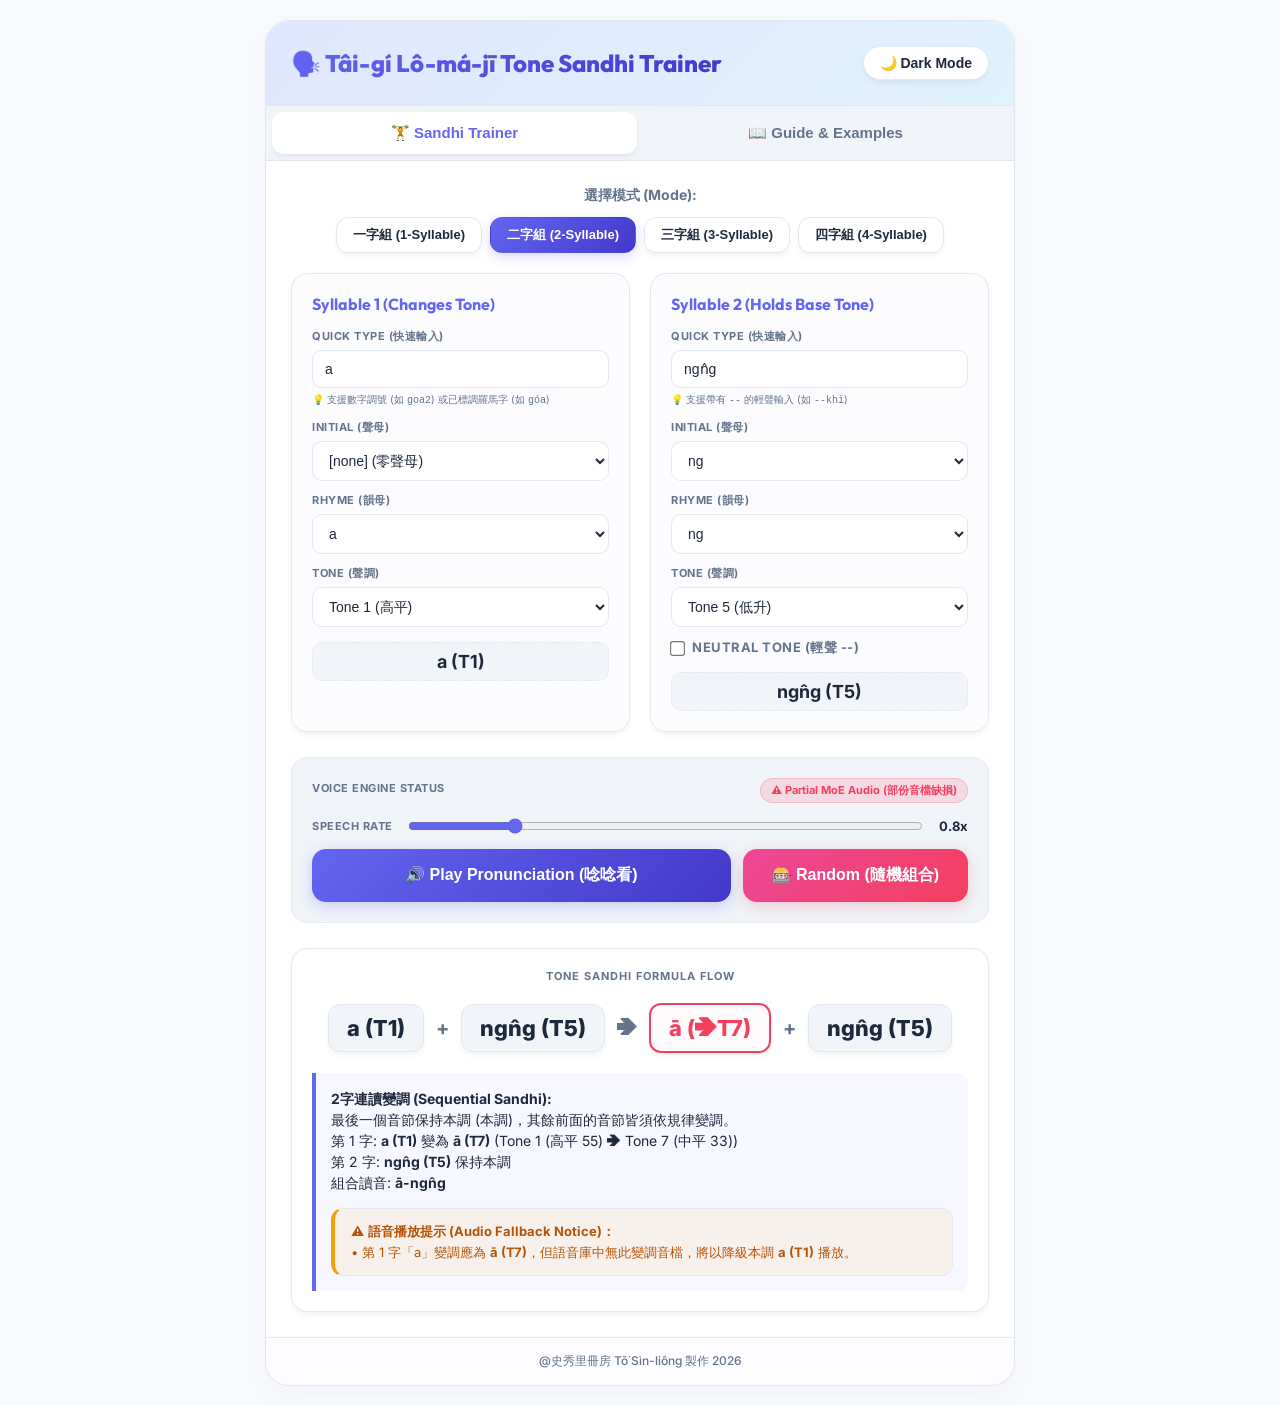
==== index.html @ 17d25635 "Rename main app file to index.html for GitHub Pages support and update build script" ====
<!DOCTYPE html>
<html lang="zh-TW">
<head>
    <meta charset="UTF-8">
    <meta name="viewport" content="width=device-width, initial-scale=1.0">
    <title>Taiwanese Lô-má-jī Tone Sandhi Trainer</title>
    <!-- Fonts -->
    <link href="https://fonts.googleapis.com/css2?family=Inter:wght@300;400;500;600;700&family=Outfit:wght@400;500;600;700;800&display=swap" rel="stylesheet">
    <style>
        :root {
            --bg-color: #f8fafc;
            --card-bg: #ffffff;
            --text-color: #1e293b;
            --text-secondary: #64748b;
            --primary-color: #6366f1;
            --primary-hover: #4f46e5;
            --accent-color: #f43f5e;
            --success-color: #10b981;
            --border-color: #e2e8f0;
            --step-bg: #f1f5f9;
            --warning-color: #f59e0b;
            --warning-bg: rgba(245, 158, 11, 0.08);
            --warning-border: #f59e0b;
            --warning-text: #b45309;
            --shadow: 0 10px 30px rgba(99, 102, 241, 0.05);
            --card-shadow: 0 4px 6px -1px rgba(0, 0, 0, 0.05), 0 2px 4px -1px rgba(0, 0, 0, 0.02);
            --gradient: linear-gradient(135deg, #6366f1 0%, #4338ca 100%);
            --header-gradient: linear-gradient(135deg, #e0e7ff 0%, #e0f2fe 100%);
        }

        [data-theme="dark"] {
            --bg-color: #0f172a;
            --card-bg: #1e293b;
            --text-color: #f8fafc;
            --text-secondary: #94a3b8;
            --primary-color: #818cf8;
            --primary-hover: #6366f1;
            --accent-color: #fb7185;
            --success-color: #34d399;
            --border-color: #334155;
            --step-bg: #1e293b;
            --warning-color: #fbbf24;
            --warning-bg: rgba(251, 191, 36, 0.08);
            --warning-border: #fbbf24;
            --warning-text: #fbbf24;
            --shadow: 0 10px 30px rgba(0, 0, 0, 0.2);
            --card-shadow: 0 4px 6px -1px rgba(0, 0, 0, 0.2);
            --gradient: linear-gradient(135deg, #818cf8 0%, #6366f1 100%);
            --header-gradient: linear-gradient(135deg, #1e1b4b 0%, #0f172a 100%);
        }

        * {
            box-sizing: border-box;
            margin: 0;
            padding: 0;
            transition: background-color 0.25s, color 0.25s, border-color 0.25s, box-shadow 0.25s;
        }

        body {
            font-family: 'Inter', -apple-system, BlinkMacSystemFont, "Segoe UI", Roboto, sans-serif;
            background-color: var(--bg-color);
            color: var(--text-color);
            padding: 20px;
            min-height: 100vh;
            display: flex;
            justify-content: center;
            align-items: center;
        }

        .container {
            width: 100%;
            max-width: 750px;
            background: var(--card-bg);
            border-radius: 24px;
            box-shadow: var(--shadow);
            border: 1px solid var(--border-color);
            overflow: hidden;
        }

        header {
            background: var(--header-gradient);
            padding: 25px;
            display: flex;
            justify-content: space-between;
            align-items: center;
            border-bottom: 1px solid var(--border-color);
        }

        header h1 {
            font-family: 'Outfit', sans-serif;
            font-size: 24px;
            font-weight: 800;
            color: var(--text-color);
            background: var(--gradient);
            -webkit-background-clip: text;
            -webkit-text-fill-color: transparent;
            display: flex;
            align-items: center;
            gap: 10px;
        }

        .theme-btn {
            background: var(--card-bg);
            border: 1px solid var(--border-color);
            padding: 8px 16px;
            border-radius: 50px;
            cursor: pointer;
            font-size: 14px;
            font-weight: 600;
            color: var(--text-color);
            display: flex;
            align-items: center;
            gap: 6px;
            box-shadow: var(--card-shadow);
        }

        .theme-btn:hover {
            transform: translateY(-1px);
        }

        /* Tab Styles */
        .tab-bar {
            display: flex;
            background: var(--step-bg);
            border-bottom: 1px solid var(--border-color);
            padding: 6px;
            gap: 6px;
        }

        .tab-btn {
            flex: 1;
            background: transparent;
            border: none;
            padding: 12px;
            font-size: 15px;
            font-weight: 700;
            cursor: pointer;
            color: var(--text-secondary);
            border-radius: 12px;
            display: flex;
            align-items: center;
            justify-content: center;
            gap: 8px;
        }

        .tab-btn:hover {
            color: var(--text-color);
        }

        .tab-btn.active {
            background: var(--card-bg);
            color: var(--primary-color);
            box-shadow: var(--card-shadow);
        }

        .tab-content {
            display: none;
        }

        .tab-content.active {
            display: block;
        }

        .app-body {
            padding: 25px;
        }

        .grid-layout {
            display: grid;
            grid-template-columns: 1fr;
            gap: 20px;
            margin-bottom: 25px;
        }

        @media (min-width: 600px) {
            .grid-layout {
                grid-template-columns: 1fr 1fr;
            }
        }

        .card-selector {
            border: 1px solid var(--border-color);
            padding: 20px;
            border-radius: 16px;
            background: rgba(99, 102, 241, 0.02);
            box-shadow: var(--card-shadow);
            position: relative;
        }

        .card-selector h3 {
            font-family: 'Outfit', sans-serif;
            font-size: 16px;
            font-weight: 700;
            margin-bottom: 15px;
            color: var(--primary-color);
            display: flex;
            align-items: center;
            gap: 6px;
        }

        .control-group {
            margin-bottom: 12px;
        }

        .control-group:last-child {
            margin-bottom: 0;
        }

        label {
            display: block;
            font-size: 11px;
            font-weight: 700;
            text-transform: uppercase;
            letter-spacing: 0.5px;
            margin-bottom: 6px;
            color: var(--text-secondary);
        }

        select {
            width: 100%;
            padding: 10px 12px;
            font-size: 14px;
            font-weight: 500;
            border-radius: 10px;
            border: 1px solid var(--border-color);
            background: var(--card-bg);
            color: var(--text-color);
            outline: none;
            cursor: pointer;
        }

        select:focus {
            border-color: var(--primary-color);
            box-shadow: 0 0 0 3px rgba(99, 102, 241, 0.15);
        }

        input[type="text"] {
            width: 100%;
            padding: 10px 12px;
            font-size: 14px;
            font-weight: 500;
            border-radius: 10px;
            border: 1px solid var(--border-color);
            background: var(--card-bg);
            color: var(--text-color);
            outline: none;
        }

        input[type="text"]:focus {
            border-color: var(--primary-color);
            box-shadow: 0 0 0 3px rgba(99, 102, 241, 0.15);
        }

        .input-caption {
            font-size: 10px;
            line-height: 1.4;
            color: var(--text-secondary);
            margin-top: 4px;
            display: block;
        }

        .preview-pill {
            margin-top: 15px;
            padding: 8px 12px;
            background: var(--step-bg);
            border-radius: 10px;
            font-size: 18px;
            font-weight: 700;
            text-align: center;
            border: 1px dashed var(--border-color);
            color: var(--text-color);
        }

        .fallback-warning-box {
            margin-top: 15px;
            padding: 12px 16px;
            border-radius: 12px;
            background-color: var(--warning-bg);
            border-left: 4px solid var(--warning-color);
            border-right: 1px solid var(--border-color);
            border-top: 1px solid var(--border-color);
            border-bottom: 1px solid var(--border-color);
            font-size: 13px;
            line-height: 1.6;
            color: var(--warning-text);
        }

        .tts-controls {
            display: flex;
            flex-direction: column;
            gap: 15px;
            padding: 20px;
            border-radius: 16px;
            background: var(--step-bg);
            margin-bottom: 25px;
            border: 1px solid var(--border-color);
        }

        .speed-slider-container {
            display: flex;
            align-items: center;
            justify-content: space-between;
            gap: 15px;
        }

        .speed-slider-container label {
            margin-bottom: 0;
            flex-shrink: 0;
        }

        .speed-slider-row {
            display: flex;
            align-items: center;
            gap: 10px;
            flex-grow: 1;
        }

        input[type="range"] {
            flex-grow: 1;
            accent-color: var(--primary-color);
            cursor: pointer;
        }

        .speed-value {
            font-size: 13px;
            font-weight: 700;
            min-width: 35px;
            text-align: right;
        }

        .btn-action {
            background: var(--gradient);
            color: white;
            border: none;
            width: 100%;
            padding: 16px;
            font-size: 16px;
            font-weight: 700;
            border-radius: 14px;
            cursor: pointer;
            box-shadow: 0 4px 15px rgba(99, 102, 241, 0.3);
            display: flex;
            align-items: center;
            justify-content: center;
            gap: 8px;
        }

        .btn-action:hover {
            transform: translateY(-1px);
            box-shadow: 0 6px 20px rgba(99, 102, 241, 0.4);
        }

        .btn-action:active {
            transform: scale(0.99);
        }

        .output-panel {
            background: var(--card-bg);
            border: 1px solid var(--border-color);
            border-radius: 16px;
            padding: 20px;
            box-shadow: var(--card-shadow);
        }

        .panel-title {
            font-size: 11px;
            font-weight: 700;
            text-transform: uppercase;
            letter-spacing: 1px;
            color: var(--text-secondary);
            margin-bottom: 15px;
            text-align: center;
        }

        .flow-display {
            display: flex;
            align-items: center;
            justify-content: center;
            flex-wrap: wrap;
            gap: 12px;
            margin: 20px 0;
        }

        .syllable-pill {
            padding: 10px 18px;
            background: var(--step-bg);
            border-radius: 12px;
            font-size: 22px;
            font-weight: 800;
            box-shadow: var(--card-shadow);
            border: 1px solid var(--border-color);
        }

        .syllable-pill.changed {
            border: 2px solid var(--accent-color);
            color: var(--accent-color);
            background: rgba(244, 63, 94, 0.02);
            animation: pulse-accent 2s infinite;
        }

        .arrow-indicator {
            font-size: 20px;
            font-weight: bold;
            color: var(--text-secondary);
        }

        .desc-text {
            background: rgba(99, 102, 241, 0.05);
            border-left: 4px solid var(--primary-color);
            padding: 15px;
            border-radius: 0 10px 10px 0;
            font-size: 14px;
            line-height: 1.5;
            color: var(--text-color);
            margin-top: 15px;
        }

        .badge {
            display: inline-block;
            padding: 4px 10px;
            font-size: 11px;
            font-weight: 700;
            border-radius: 50px;
            background: var(--border-color);
            color: var(--text-color);
        }

        .badge.engine {
            background: rgba(16, 185, 129, 0.15);
            color: var(--success-color);
            border: 1px solid rgba(16, 185, 129, 0.2);
            transition: all 0.2s ease;
        }
        
        .badge.engine.fallback {
            background: rgba(244, 63, 94, 0.15);
            color: var(--accent-color);
            border: 1px solid rgba(244, 63, 94, 0.2);
        }

        /* Help & Guide Tab Styles */
        .guide-container {
            display: flex;
            flex-direction: column;
            gap: 25px;
            padding: 5px 0;
        }

        .guide-section {
            display: flex;
            flex-direction: column;
            gap: 12px;
        }

        .guide-section h2 {
            font-family: 'Outfit', sans-serif;
            font-size: 18px;
            font-weight: 700;
            color: var(--primary-color);
            border-bottom: 2px solid var(--border-color);
            padding-bottom: 8px;
            margin-top: 10px;
        }

        .guide-grid {
            display: grid;
            grid-template-columns: 1fr;
            gap: 15px;
        }

        @media (min-width: 600px) {
            .guide-grid {
                grid-template-columns: 1fr 1fr;
            }
        }

        .guide-card {
            border: 1px solid var(--border-color);
            background: rgba(99, 102, 241, 0.01);
            border-radius: 14px;
            padding: 16px;
            font-size: 14px;
            line-height: 1.5;
        }

        .guide-card h4 {
            font-family: 'Outfit', sans-serif;
            font-size: 15px;
            font-weight: 700;
            margin-bottom: 8px;
            color: var(--text-color);
        }

        /* Sandhi Loop Visualizer */
        .sandhi-loop-visualizer {
            display: flex;
            flex-direction: column;
            align-items: center;
            gap: 15px;
            padding: 20px;
            background: rgba(99, 102, 241, 0.03);
            border: 1px solid var(--border-color);
            border-radius: 16px;
        }

        .loop-diagram {
            display: flex;
            flex-wrap: wrap;
            justify-content: center;
            gap: 12px;
            margin: 8px 0;
            width: 100%;
        }

        .loop-node {
            display: flex;
            align-items: center;
            gap: 8px;
            padding: 6px 12px;
            background: var(--card-bg);
            border: 1px solid var(--border-color);
            border-radius: 10px;
            font-weight: 700;
            font-size: 13px;
            box-shadow: var(--card-shadow);
        }

        .loop-node span.tone-num {
            background: var(--primary-color);
            color: white;
            padding: 1px 5px;
            border-radius: 4px;
            font-size: 10px;
            font-weight: 800;
        }

        .loop-arrow {
            font-weight: bold;
            color: var(--text-secondary);
            font-size: 16px;
            display: flex;
            align-items: center;
        }

        /* Pitch Contours Grid */
        .pitch-grid {
            display: grid;
            grid-template-columns: repeat(auto-fill, minmax(130px, 1fr));
            gap: 12px;
            margin-top: 10px;
        }

        .pitch-card {
            background: var(--card-bg);
            border: 1px solid var(--border-color);
            border-radius: 14px;
            padding: 12px;
            display: flex;
            flex-direction: column;
            align-items: center;
            text-align: center;
            box-shadow: var(--card-shadow);
        }

        .pitch-card h5 {
            font-family: 'Outfit', sans-serif;
            font-size: 13px;
            font-weight: 700;
            margin-bottom: 2px;
            color: var(--text-color);
        }

        .pitch-card span.pitch-val {
            font-size: 11px;
            color: var(--accent-color);
            font-weight: 600;
            margin-bottom: 8px;
        }

        /* Examples list */
        .example-list {
            display: flex;
            flex-direction: column;
            gap: 10px;
        }

        .example-row {
            display: flex;
            justify-content: space-between;
            align-items: center;
            padding: 12px 16px;
            background: var(--step-bg);
            border-radius: 12px;
            border: 1px solid var(--border-color);
            cursor: pointer;
            transition: all 0.2s;
        }

        .example-row:hover {
            transform: translateX(4px);
            border-color: var(--primary-color);
            background: rgba(99, 102, 241, 0.03);
        }

        .example-words {
            font-weight: 700;
            font-size: 15px;
        }

        .example-pinyin {
            font-size: 13px;
            color: var(--text-secondary);
            font-family: monospace;
            margin-left: 8px;
        }

        .example-sandhi {
            font-size: 13px;
            color: var(--accent-color);
            font-weight: 600;
        }

        @keyframes pulse-accent {
            0% { box-shadow: 0 0 0 0 rgba(244, 63, 94, 0.4); }
            70% { box-shadow: 0 0 0 6px rgba(244, 63, 94, 0); }
            100% { box-shadow: 0 0 0 0 rgba(244, 63, 94, 0); }
        }

        /* Mode Selectors styling */
        .mode-btn {
            background: var(--card-bg);
            border: 1px solid var(--border-color);
            padding: 8px 16px;
            border-radius: 12px;
            cursor: pointer;
            font-size: 13px;
            font-weight: 700;
            color: var(--text-color);
            box-shadow: var(--card-shadow);
            transition: all 0.2s ease;
            outline: none;
        }

        .mode-btn:hover {
            border-color: var(--primary-color);
            color: var(--primary-color);
        }

        .mode-btn.active {
            background: var(--gradient);
            color: white;
            border-color: transparent;
            box-shadow: 0 4px 12px rgba(99, 102, 241, 0.25);
        }

        /* Responsive columns for the dynamic grid */
        @media (min-width: 768px) {
            .grid-layout.cols-2 {
                grid-template-columns: repeat(2, 1fr);
            }
            .grid-layout.cols-3 {
                grid-template-columns: repeat(3, 1fr);
            }
            .grid-layout.cols-4 {
                grid-template-columns: repeat(4, 1fr);
            }
        }
        @media (min-width: 480px) and (max-width: 767px) {
            .grid-layout.cols-3 {
                grid-template-columns: repeat(2, 1fr);
            }
            .grid-layout.cols-4 {
                grid-template-columns: repeat(2, 1fr);
            }
        }
    </style>
</head>
<body>

    <div class="container">
        <header>
            <h1>🗣️ Tâi-gí Lô-má-jī Tone Sandhi Trainer</h1>
            <button class="theme-btn" onclick="toggleTheme()" id="theme-toggle">🌙 Dark Mode</button>
        </header>

        <!-- Tab Bar -->
        <div class="tab-bar">
            <button class="tab-btn active" onclick="switchTab('trainer')">🏋️ Sandhi Trainer</button>
            <button class="tab-btn" onclick="switchTab('guide')">📖 Guide & Examples</button>
        </div>

        <div class="app-body">
            <!-- TAB 1: TRAINER -->
            <div id="tab-trainer" class="tab-content active">
                <!-- Mode Selector -->
                <div class="mode-selector-container" style="margin-bottom: 20px; display: flex; align-items: center; gap: 12px; justify-content: center; flex-wrap: wrap;">
                    <span style="font-weight: 700; font-size: 14px; color: var(--text-secondary);">選擇模式 (Mode):</span>
                    <div class="mode-buttons" style="display: flex; gap: 8px;">
                        <button class="mode-btn" onclick="setWordCount(1)" id="mode-btn-1">一字組 (1-Syllable)</button>
                        <button class="mode-btn active" onclick="setWordCount(2)" id="mode-btn-2">二字組 (2-Syllable)</button>
                        <button class="mode-btn" onclick="setWordCount(3)" id="mode-btn-3">三字組 (3-Syllable)</button>
                        <button class="mode-btn" onclick="setWordCount(4)" id="mode-btn-4">四字組 (4-Syllable)</button>
                    </div>
                </div>

                <!-- 4-Syllable Structure Selector -->
                <div id="structure-selector-container" style="margin-bottom: 20px; display: none; align-items: center; gap: 12px; justify-content: center; flex-wrap: wrap;">
                    <span style="font-weight: 700; font-size: 14px; color: var(--text-secondary);">四字結構 (Structure):</span>
                    <div class="structure-buttons" style="display: flex; gap: 8px;">
                        <button class="mode-btn active" onclick="setFourSyllableStructure('sequential')" id="struct-btn-seq">連續變調 (1-2-3➔4)</button>
                        <button class="mode-btn" onclick="setFourSyllableStructure('split')" id="struct-btn-split">兩兩變調 (1➔2 + 3➔4)</button>
                    </div>
                </div>

                <div class="grid-layout cols-2">
                    <!-- Word 1 (Syllable 1 Builder) -->
                    <div class="card-selector" id="card-1">
                        <h3 id="card-title-1">Syllable 1 (Changes Tone)</h3>
                        
                        <!-- Quick Input Textbox -->
                        <div class="control-group">
                            <label for="text1">Quick Type (快速輸入)</label>
                            <input type="text" id="text1" placeholder="e.g. góa, goa2" oninput="onTextInput(1)">
                            <span class="input-caption">💡 支援數字調號 (如 <code>goa2</code>) 或已標調羅馬字 (如 <code>góa</code>)</span>
                        </div>
                        
                        <div class="control-group">
                            <label for="init1">Initial (聲母)</label>
                            <select id="init1" onchange="onSyllableChange(1)">
                                <option value="">[none] (零聲母)</option>
                                <option value="b">b (voiced b)</option>
                                <option value="g">g (voiced g)</option>
                                <option value="h">h</option>
                                <option value="j">j (voiced j)</option>
                                <option value="k">k</option>
                                <option value="kh">kh</option>
                                <option value="l">l</option>
                                <option value="m">m</option>
                                <option value="n">n</option>
                                <option value="ng">ng</option>
                                <option value="p">p</option>
                                <option value="ph">ph</option>
                                <option value="s">s</option>
                                <option value="t">t</option>
                                <option value="th">th</option>
                                <option value="ts">ts / ch</option>
                                <option value="tsh">tsh / chh</option>
                            </select>
                        </div>

                        <div class="control-group">
                            <label for="rhyme1">Rhyme (韻母)</label>
                            <select id="rhyme1" onchange="onRhymeChange(1)">
                                <optgroup label="Vowels & Diphthongs">
                                    <option value="a" selected>a</option>
                                    <option value="e">e</option>
                                    <option value="i">i</option>
                                    <option value="o">o</option>
                                    <option value="oo">oo / o͘</option>
                                    <option value="u">u</option>
                                    <option value="ai">ai</option>
                                    <option value="au">au</option>
                                    <option value="ia">ia</option>
                                    <option value="iu">iu</option>
                                    <option value="io">io</option>
                                    <option value="ua">ua</option>
                                    <option value="ui">ui</option>
                                    <option value="ue">ue</option>
                                    <option value="iau">iau</option>
                                    <option value="uai">uai</option>
                                </optgroup>
                                <optgroup label="Nasalized (鼻化)">
                                    <option value="aⁿ">aⁿ / ann</option>
                                    <option value="eⁿ">eⁿ / enn</option>
                                    <option value="iⁿ">iⁿ / inn</option>
                                    <option value="o͘ⁿ">o͘ⁿ / oonn</option>
                                    <option value="oⁿ">oⁿ / onn</option>
                                    <option value="uaⁿ">uaⁿ / uann</option>
                                    <option value="uiⁿ">uiⁿ / uinn</option>
                                    <option value="ueⁿ">ueⁿ / uenn</option>
                                    <option value="iauⁿ">iauⁿ / iaunn</option>
                                    <option value="iaⁿ">iaⁿ / iann</option>
                                    <option value="iuⁿ">iuⁿ / iunn</option>
                                    <option value="aiⁿ">aiⁿ / ainn</option>
                                    <option value="uaiⁿ">uaiⁿ / uainn</option>
                                </optgroup>
                                <optgroup label="Nasal Codas">
                                    <option value="am">am</option>
                                    <option value="an">an</option>
                                    <option value="ang">ang</option>
                                    <option value="im">im</option>
                                    <option value="in">in</option>
                                    <option value="ing">ing</option>
                                    <option value="un">un</option>
                                    <option value="ong">ong</option>
                                    <option value="iam">iam</option>
                                    <option value="ian">ian</option>
                                    <option value="iong">iong</option>
                                    <option value="uan">uan</option>
                                    <option value="iang">iang</option>
                                    <option value="uang">uang</option>
                                </optgroup>
                                <optgroup label="Syllabic Nasals">
                                    <option value="m">m</option>
                                    <option value="ng">ng</option>
                                </optgroup>
                                <optgroup label="Entering Tone (Stop Codas)">
                                    <option value="ap">ap</option>
                                    <option value="at">at</option>
                                    <option value="ak">ak</option>
                                    <option value="ah">ah</option>
                                    <option value="ip">ip</option>
                                    <option value="it">it</option>
                                    <option value="ik">ik</option>
                                    <option value="ih">ih</option>
                                    <option value="up">up</option>
                                    <option value="ut">ut</option>
                                    <option value="uk">uk</option>
                                    <option value="uh">uh</option>
                                    <option value="op">op</option>
                                    <option value="ok">ok</option>
                                    <option value="oh">oh</option>
                                    <option value="iap">iap</option>
                                    <option value="iat">iat</option>
                                    <option value="iah">iah</option>
                                    <option value="uap">uap</option>
                                    <option value="uat">uat</option>
                                    <option value="uah">uah</option>
                                    <option value="iak">iak</option>
                                    <option value="uak">uak</option>
                                    <option value="aih">aih</option>
                                    <option value="auh">auh</option>
                                    <option value="iauh">iauh</option>
                                    <option value="ioh">ioh</option>
                                    <option value="ooh">ooh</option>
                                    <option value="ueh">ueh</option>
                                    <option value="uih">uih</option>
                                    <option value="iuh">iuh</option>
                                    <option value="mh">mh</option>
                                    <option value="ngh">ngh</option>
                                    <option value="aⁿh">aⁿh / annh</option>
                                    <option value="eⁿh">eⁿh / ennh</option>
                                    <option value="iaⁿh">iaⁿh / iannh</option>
                                </optgroup>
                            </select>
                        </div>

                        <div class="control-group">
                            <label for="tone1">Tone (聲調)</label>
                            <select id="tone1" onchange="onSyllableChange(1)">
                                <!-- Populated Dynamically -->
                            </select>
                        </div>

                        <div class="preview-pill" id="preview1">--</div>
                    </div>

                    <!-- Word 2 (Syllable 2 Builder) -->
                    <div class="card-selector" id="card-2">
                        <h3>Syllable 2 (Holds Base Tone)</h3>
                        
                        <!-- Quick Input Textbox -->
                        <div class="control-group">
                            <label for="text2">Quick Type (快速輸入)</label>
                            <input type="text" id="text2" placeholder="e.g. góa, goa2" oninput="onTextInput(2)">
                            <span class="input-caption">💡 支援帶有 <code>--</code> 的輕聲輸入 (如 <code>--khì</code>)</span>
                        </div>
                        
                        <div class="control-group">
                            <label for="init2">Initial (聲母)</label>
                            <select id="init2" onchange="onSyllableChange(2)">
                                <option value="">[none] (零聲母)</option>
                                <option value="b">b (voiced b)</option>
                                <option value="g">g (voiced g)</option>
                                <option value="h">h</option>
                                <option value="j">j (voiced j)</option>
                                <option value="k">k</option>
                                <option value="kh">kh</option>
                                <option value="l">l</option>
                                <option value="m">m</option>
                                <option value="n">n</option>
                                <option value="ng" selected>ng</option>
                                <option value="p">p</option>
                                <option value="ph">ph</option>
                                <option value="s">s</option>
                                <option value="t">t</option>
                                <option value="th">th</option>
                                <option value="ts">ts / ch</option>
                                <option value="tsh">tsh / chh</option>
                            </select>
                        </div>

                        <div class="control-group">
                            <label for="rhyme2">Rhyme (韻母)</label>
                            <select id="rhyme2" onchange="onRhymeChange(2)">
                                <optgroup label="Vowels & Diphthongs">
                                    <option value="a">a</option>
                                    <option value="e">e</option>
                                    <option value="i">i</option>
                                    <option value="o">o</option>
                                    <option value="oo">oo / o͘</option>
                                    <option value="u">u</option>
                                    <option value="ia">ia</option>
                                    <option value="iu">iu</option>
                                    <option value="io">io</option>
                                    <option value="ua">ua</option>
                                    <option value="ui">ui</option>
                                    <option value="ue">ue</option>
                                    <option value="iau">iau</option>
                                    <option value="uai">uai</option>
                                </optgroup>
                                <optgroup label="Nasalized (鼻化)">
                                    <option value="aⁿ">aⁿ / ann</option>
                                    <option value="eⁿ">eⁿ / enn</option>
                                    <option value="iⁿ">iⁿ / inn</option>
                                    <option value="o͘ⁿ">o͘ⁿ / oonn</option>
                                    <option value="oⁿ">oⁿ / onn</option>
                                    <option value="uaⁿ">uaⁿ / uann</option>
                                    <option value="uiⁿ">uiⁿ / uinn</option>
                                    <option value="ueⁿ">ueⁿ / uenn</option>
                                    <option value="iauⁿ">iauⁿ / iaunn</option>
                                    <option value="iaⁿ">iaⁿ / iann</option>
                                    <option value="iuⁿ">iuⁿ / iunn</option>
                                    <option value="aiⁿ">aiⁿ / ainn</option>
                                    <option value="uaiⁿ">uaiⁿ / uainn</option>
                                </optgroup>
                                <optgroup label="Nasal Codas">
                                    <option value="am">am</option>
                                    <option value="an">an</option>
                                    <option value="ang">ang</option>
                                    <option value="im">im</option>
                                    <option value="in">in</option>
                                    <option value="ing">ing</option>
                                    <option value="un">un</option>
                                    <option value="ong">ong</option>
                                    <option value="iam">iam</option>
                                    <option value="ian">ian</option>
                                    <option value="iong">iong</option>
                                    <option value="uan">uan</option>
                                    <option value="iang">iang</option>
                                    <option value="uang">uang</option>
                                </optgroup>
                                <optgroup label="Syllabic Nasals">
                                    <option value="m">m</option>
                                    <option value="ng" selected>ng</option>
                                </optgroup>
                                <optgroup label="Entering Tone (Stop Codas)">
                                    <option value="ap">ap</option>
                                    <option value="at">at</option>
                                    <option value="ak">ak</option>
                                    <option value="ah">ah</option>
                                    <option value="ip">ip</option>
                                    <option value="it">it</option>
                                    <option value="ik">ik</option>
                                    <option value="ih">ih</option>
                                    <option value="up">up</option>
                                    <option value="ut">ut</option>
                                    <option value="uk">uk</option>
                                    <option value="uh">uh</option>
                                    <option value="op">op</option>
                                    <option value="ok">ok</option>
                                    <option value="oh">oh</option>
                                    <option value="iap">iap</option>
                                    <option value="iat">iat</option>
                                    <option value="iah">iah</option>
                                    <option value="uap">uap</option>
                                    <option value="uat">uat</option>
                                    <option value="uah">uah</option>
                                    <option value="iak">iak</option>
                                    <option value="uak">uak</option>
                                    <option value="aih">aih</option>
                                    <option value="auh">auh</option>
                                    <option value="iauh">iauh</option>
                                    <option value="ioh">ioh</option>
                                    <option value="ooh">ooh</option>
                                    <option value="ueh">ueh</option>
                                    <option value="uih">uih</option>
                                    <option value="iuh">iuh</option>
                                    <option value="mh">mh</option>
                                    <option value="ngh">ngh</option>
                                    <option value="aⁿh">aⁿh / annh</option>
                                    <option value="eⁿh">eⁿh / ennh</option>
                                    <option value="iaⁿh">iaⁿh / iannh</option>
                                </optgroup>
                            </select>
                        </div>

                        <div class="control-group">
                            <label for="tone2">Tone (聲調)</label>
                            <select id="tone2" onchange="onSyllableChange(2)">
                                <!-- Populated Dynamically -->
                            </select>
                        </div>
                        
                        <!-- Neutral Tone Checkbox -->
                        <div class="control-group" id="neutral-container-2" style="display: flex; align-items: center; gap: 8px; margin-top: 10px;">
                            <input type="checkbox" id="neutral2" onchange="onNeutralChange()" style="width: auto; cursor: pointer; transform: scale(1.15);">
                            <label for="neutral2" style="margin-bottom: 0; cursor: pointer; user-select: none; font-size: 13px;">Neutral Tone (輕聲 --)</label>
                        </div>

                        <div class="preview-pill" id="preview2">--</div>
                    </div>

                    <!-- Word 3 (Syllable 3 Builder) -->
                    <div class="card-selector" id="card-3" style="display: none;">
                        <h3>Syllable 3</h3>
                        
                        <!-- Quick Input Textbox -->
                        <div class="control-group">
                            <label for="text3">Quick Type (快速輸入)</label>
                            <input type="text" id="text3" placeholder="e.g. góa, goa2" oninput="onTextInput(3)">
                            <span class="input-caption">💡 支援帶有 <code>--</code> 的輕聲輸入 (如 <code>--khì</code>)</span>
                        </div>
                        
                        <div class="control-group">
                            <label for="init3">Initial (聲母)</label>
                            <select id="init3" onchange="onSyllableChange(3)"></select>
                        </div>

                        <div class="control-group">
                            <label for="rhyme3">Rhyme (韻母)</label>
                            <select id="rhyme3" onchange="onRhymeChange(3)"></select>
                        </div>

                        <div class="control-group">
                            <label for="tone3">Tone (聲調)</label>
                            <select id="tone3" onchange="onSyllableChange(3)">
                                <!-- Populated Dynamically -->
                            </select>
                        </div>
                        
                        <!-- Neutral Tone Checkbox -->
                        <div class="control-group" id="neutral-container-3" style="display: flex; align-items: center; gap: 8px; margin-top: 10px;">
                            <input type="checkbox" id="neutral3" onchange="onNeutralChange()" style="width: auto; cursor: pointer; transform: scale(1.15);">
                            <label for="neutral3" style="margin-bottom: 0; cursor: pointer; user-select: none; font-size: 13px;">Neutral Tone (輕聲 --)</label>
                        </div>

                        <div class="preview-pill" id="preview3">--</div>
                    </div>

                    <!-- Word 4 (Syllable 4 Builder) -->
                    <div class="card-selector" id="card-4" style="display: none;">
                        <h3>Syllable 4</h3>
                        
                        <!-- Quick Input Textbox -->
                        <div class="control-group">
                            <label for="text4">Quick Type (快速輸入)</label>
                            <input type="text" id="text4" placeholder="e.g. góa, goa2" oninput="onTextInput(4)">
                            <span class="input-caption">💡 支援帶有 <code>--</code> 的輕聲輸入 (如 <code>--khì</code>)</span>
                        </div>
                        
                        <div class="control-group">
                            <label for="init4">Initial (聲母)</label>
                            <select id="init4" onchange="onSyllableChange(4)"></select>
                        </div>

                        <div class="control-group">
                            <label for="rhyme4">Rhyme (韻母)</label>
                            <select id="rhyme4" onchange="onRhymeChange(4)"></select>
                        </div>

                        <div class="control-group">
                            <label for="tone4">Tone (聲調)</label>
                            <select id="tone4" onchange="onSyllableChange(4)">
                                <!-- Populated Dynamically -->
                            </select>
                        </div>
                        
                        <!-- Neutral Tone Checkbox -->
                        <div class="control-group" id="neutral-container-4" style="display: flex; align-items: center; gap: 8px; margin-top: 10px;">
                            <input type="checkbox" id="neutral4" onchange="onNeutralChange()" style="width: auto; cursor: pointer; transform: scale(1.15);">
                            <label for="neutral4" style="margin-bottom: 0; cursor: pointer; user-select: none; font-size: 13px;">Neutral Tone (輕聲 --)</label>
                        </div>

                        <div class="preview-pill" id="preview4">--</div>
                    </div>
                </div>

                <div class="tts-controls">
                    <div style="display: flex; justify-content: space-between; align-items: center;">
                        <label>Voice Engine Status</label>
                        <span class="badge engine" id="speech-engine-badge">🔊 MoE Audio (教育部真人口音)</span>
                    </div>
                    <div class="speed-slider-container">
                        <label for="speed-rate">Speech Rate</label>
                        <div class="speed-slider-row">
                            <input type="range" id="speed-rate" min="0.5" max="2.0" step="0.1" value="0.8">
                            <span class="speed-value" id="speed-value">0.8x</span>
                        </div>
                    </div>
                    <div style="display: flex; gap: 12px; flex-wrap: wrap; width: 100%;">
                        <button class="btn-action" onclick="triggerSpeech()" style="flex: 2; min-width: 200px;">
                            <span>🔊 Play Pronunciation (唸唸看)</span>
                        </button>
                        <button class="btn-action" onclick="triggerSlotMachine()" style="flex: 1; min-width: 150px; background: linear-gradient(135deg, #ec4899 0%, #f43f5e 100%); box-shadow: 0 4px 15px rgba(244, 63, 94, 0.25);">
                            <span>🎰 Random (隨機組合)</span>
                        </button>
                    </div>
                </div>

                <div class="output-panel">
                    <div class="panel-title">Tone Sandhi Formula Flow</div>
                    
                    <div class="flow-display">
                        <div class="syllable-pill" id="out-s1-base">--</div>
                        <div class="arrow-indicator" id="flow-joiner">+</div>
                        <div class="syllable-pill" id="out-s2-base">--</div>
                        <div class="arrow-indicator">➔</div>
                        <div class="syllable-pill changed" id="out-s1-sandhi">--</div>
                        <div class="syllable-pill" id="out-s2-final">--</div>
                    </div>

                    <div class="desc-text" id="explanation-box">
                        Modify syllable settings to calculate the tone sandhi formula path.
                    </div>
                </div>
            </div>

            <!-- TAB 2: GUIDE & HELP -->
            <div id="tab-guide" class="tab-content">
                <div class="guide-container">
                    <div class="guide-section">
                        <h2>📖 How Taiwanese Tone Sandhi Works</h2>
                        <p style="font-size: 14px; line-height: 1.5; color: var(--text-secondary);">
                            在臺灣台語中，當兩個或更多音節組合成一個詞組（或句子）時，**除了最後一個音節維持本調外，前面的音節皆須變調**。這種語音現象稱為**連讀變調 (Tone Sandhi)**。
                        </p>
                        <ul style="font-size: 13px; color: var(--text-secondary); margin-left: 20px; display: flex; flex-direction: column; gap: 6px; line-height: 1.5;">
                            <li><strong>二字詞組 (2-Syllable)</strong>：第 1 字變調，第 2 字維持本調（例如：驚人 kiann1+lang5 ➔ kiāⁿ-lâng）。</li>
                            <li><strong>三字詞組 (3-Syllable)</strong>：第 1、2 字變調，第 3 字維持本調（例如：台灣人 tai5+uan5+lang5 ➔ Tāi-uān-lâng）。若末字為輕聲，則倒數第二字讀本調，最前字變調。</li>
                            <li><strong>四字詞組 (4-Syllable)</strong>：依結構不同有兩種變調方式：
                                <br>1. *連續變調 (Sequential)*：前 3 字變調，第 4 字維持本調。
                                <br>2. *兩兩變調 (2+2 Split)*：常用于複合詞組（如「台灣大學」），拆為前二字一組（1變調 ➔ 2本調）與後二字一組（3變調 ➔ 4本調）。
                            </li>
                        </ul>
                    </div>
                    
                    <!-- Tone Pitch Contours (Chao Grid) -->
                    <div class="guide-section">
                        <h2>🎼 Taiwanese Tone Pitch Contours (聲調五度標音譜格)</h2>
                        <p style="font-size: 13px; color: var(--text-secondary); line-height: 1.4;">
                            Below are the pitch contours of the 7 standard tones represented in Chao's 5-level pitch grid (五度標音法), ranging from 1 (lowest) to 5 (highest). Dotted horizontal lines represent pitch heights.
                        </p>
                        
                        <div class="pitch-grid">
                            <!-- Tone 1: 55 -->
                            <div class="pitch-card">
                                <h5>T1 高平</h5>
                                <span class="pitch-val">調值: 55</span>
                                <svg width="70" height="70" viewBox="0 0 50 50">
                                    <line x1="5" y1="10" x2="45" y2="10" stroke="var(--border-color)" stroke-dasharray="1,1" stroke-width="0.5" />
                                    <line x1="5" y1="18" x2="45" y2="18" stroke="var(--border-color)" stroke-dasharray="1,1" stroke-width="0.5" />
                                    <line x1="5" y1="26" x2="45" y2="26" stroke="var(--border-color)" stroke-dasharray="1,1" stroke-width="0.5" />
                                    <line x1="5" y1="34" x2="45" y2="34" stroke="var(--border-color)" stroke-dasharray="1,1" stroke-width="0.5" />
                                    <line x1="5" y1="42" x2="45" y2="42" stroke="var(--border-color)" stroke-dasharray="1,1" stroke-width="0.5" />
                                    <text x="1" y="11" font-size="4" fill="var(--text-secondary)">5</text>
                                    <text x="1" y="43" font-size="4" fill="var(--text-secondary)">1</text>
                                    <path d="M 12,10 L 38,10" fill="none" stroke="var(--primary-color)" stroke-width="3.5" stroke-linecap="round" />
                                </svg>
                            </div>
                            
                            <!-- Tone 2: 51 -->
                            <div class="pitch-card">
                                <h5>T2 高降</h5>
                                <span class="pitch-val">調值: 51</span>
                                <svg width="70" height="70" viewBox="0 0 50 50">
                                    <line x1="5" y1="10" x2="45" y2="10" stroke="var(--border-color)" stroke-dasharray="1,1" stroke-width="0.5" />
                                    <line x1="5" y1="18" x2="45" y2="18" stroke="var(--border-color)" stroke-dasharray="1,1" stroke-width="0.5" />
                                    <line x1="5" y1="26" x2="45" y2="26" stroke="var(--border-color)" stroke-dasharray="1,1" stroke-width="0.5" />
                                    <line x1="5" y1="34" x2="45" y2="34" stroke="var(--border-color)" stroke-dasharray="1,1" stroke-width="0.5" />
                                    <line x1="5" y1="42" x2="45" y2="42" stroke="var(--border-color)" stroke-dasharray="1,1" stroke-width="0.5" />
                                    <text x="1" y="11" font-size="4" fill="var(--text-secondary)">5</text>
                                    <text x="1" y="43" font-size="4" fill="var(--text-secondary)">1</text>
                                    <path d="M 12,10 L 38,42" fill="none" stroke="var(--primary-color)" stroke-width="3.5" stroke-linecap="round" />
                                </svg>
                            </div>

                            <!-- Tone 3: 21 -->
                            <div class="pitch-card">
                                <h5>T3 低降</h5>
                                <span class="pitch-val">調值: 21</span>
                                <svg width="70" height="70" viewBox="0 0 50 50">
                                    <line x1="5" y1="10" x2="45" y2="10" stroke="var(--border-color)" stroke-dasharray="1,1" stroke-width="0.5" />
                                    <line x1="5" y1="18" x2="45" y2="18" stroke="var(--border-color)" stroke-dasharray="1,1" stroke-width="0.5" />
                                    <line x1="5" y1="26" x2="45" y2="26" stroke="var(--border-color)" stroke-dasharray="1,1" stroke-width="0.5" />
                                    <line x1="5" y1="34" x2="45" y2="34" stroke="var(--border-color)" stroke-dasharray="1,1" stroke-width="0.5" />
                                    <line x1="5" y1="42" x2="45" y2="42" stroke="var(--border-color)" stroke-dasharray="1,1" stroke-width="0.5" />
                                    <text x="1" y="11" font-size="4" fill="var(--text-secondary)">5</text>
                                    <text x="1" y="43" font-size="4" fill="var(--text-secondary)">1</text>
                                    <path d="M 12,34 L 38,42" fill="none" stroke="var(--primary-color)" stroke-width="3.5" stroke-linecap="round" />
                                </svg>
                            </div>

                            <!-- Tone 4: 3 (short) -->
                            <div class="pitch-card">
                                <h5>T4 中入</h5>
                                <span class="pitch-val">調值: 3 (促)</span>
                                <svg width="70" height="70" viewBox="0 0 50 50">
                                    <line x1="5" y1="10" x2="45" y2="10" stroke="var(--border-color)" stroke-dasharray="1,1" stroke-width="0.5" />
                                    <line x1="5" y1="18" x2="45" y2="18" stroke="var(--border-color)" stroke-dasharray="1,1" stroke-width="0.5" />
                                    <line x1="5" y1="26" x2="45" y2="26" stroke="var(--border-color)" stroke-dasharray="1,1" stroke-width="0.5" />
                                    <line x1="5" y1="34" x2="45" y2="34" stroke="var(--border-color)" stroke-dasharray="1,1" stroke-width="0.5" />
                                    <line x1="5" y1="42" x2="45" y2="42" stroke="var(--border-color)" stroke-dasharray="1,1" stroke-width="0.5" />
                                    <text x="1" y="11" font-size="4" fill="var(--text-secondary)">5</text>
                                    <text x="1" y="43" font-size="4" fill="var(--text-secondary)">1</text>
                                    <path d="M 12,26 L 28,26" fill="none" stroke="var(--primary-color)" stroke-width="3.5" stroke-linecap="round" />
                                    <circle cx="28" cy="26" r="2.5" fill="var(--primary-color)" />
                                </svg>
                            </div>

                            <!-- Tone 5: 24 -->
                            <div class="pitch-card">
                                <h5>T5 低升</h5>
                                <span class="pitch-val">調值: 24</span>
                                <svg width="70" height="70" viewBox="0 0 50 50">
                                    <line x1="5" y1="10" x2="45" y2="10" stroke="var(--border-color)" stroke-dasharray="1,1" stroke-width="0.5" />
                                    <line x1="5" y1="18" x2="45" y2="18" stroke="var(--border-color)" stroke-dasharray="1,1" stroke-width="0.5" />
                                    <line x1="5" y1="26" x2="45" y2="26" stroke="var(--border-color)" stroke-dasharray="1,1" stroke-width="0.5" />
                                    <line x1="5" y1="34" x2="45" y2="34" stroke="var(--border-color)" stroke-dasharray="1,1" stroke-width="0.5" />
                                    <line x1="5" y1="42" x2="45" y2="42" stroke="var(--border-color)" stroke-dasharray="1,1" stroke-width="0.5" />
                                    <text x="1" y="11" font-size="4" fill="var(--text-secondary)">5</text>
                                    <text x="1" y="43" font-size="4" fill="var(--text-secondary)">1</text>
                                    <path d="M 12,34 L 38,18" fill="none" stroke="var(--primary-color)" stroke-width="3.5" stroke-linecap="round" />
                                </svg>
                            </div>

                            <!-- Tone 7: 33 -->
                            <div class="pitch-card">
                                <h5>T7 中平</h5>
                                <span class="pitch-val">調值: 33</span>
                                <svg width="70" height="70" viewBox="0 0 50 50">
                                    <line x1="5" y1="10" x2="45" y2="10" stroke="var(--border-color)" stroke-dasharray="1,1" stroke-width="0.5" />
                                    <line x1="5" y1="18" x2="45" y2="18" stroke="var(--border-color)" stroke-dasharray="1,1" stroke-width="0.5" />
                                    <line x1="5" y1="26" x2="45" y2="26" stroke="var(--border-color)" stroke-dasharray="1,1" stroke-width="0.5" />
                                    <line x1="5" y1="34" x2="45" y2="34" stroke="var(--border-color)" stroke-dasharray="1,1" stroke-width="0.5" />
                                    <line x1="5" y1="42" x2="45" y2="42" stroke="var(--border-color)" stroke-dasharray="1,1" stroke-width="0.5" />
                                    <text x="1" y="11" font-size="4" fill="var(--text-secondary)">5</text>
                                    <text x="1" y="43" font-size="4" fill="var(--text-secondary)">1</text>
                                    <path d="M 12,26 L 38,26" fill="none" stroke="var(--primary-color)" stroke-width="3.5" stroke-linecap="round" />
                                </svg>
                            </div>

                            <!-- Tone 8: 5 (short) -->
                            <div class="pitch-card">
                                <h5>T8 高入</h5>
                                <span class="pitch-val">調值: 5 (促)</span>
                                <svg width="70" height="70" viewBox="0 0 50 50">
                                    <line x1="5" y1="10" x2="45" y2="10" stroke="var(--border-color)" stroke-dasharray="1,1" stroke-width="0.5" />
                                    <line x1="5" y1="18" x2="45" y2="18" stroke="var(--border-color)" stroke-dasharray="1,1" stroke-width="0.5" />
                                    <line x1="5" y1="26" x2="45" y2="26" stroke="var(--border-color)" stroke-dasharray="1,1" stroke-width="0.5" />
                                    <line x1="5" y1="34" x2="45" y2="34" stroke="var(--border-color)" stroke-dasharray="1,1" stroke-width="0.5" />
                                    <line x1="5" y1="42" x2="45" y2="42" stroke="var(--border-color)" stroke-dasharray="1,1" stroke-width="0.5" />
                                    <text x="1" y="11" font-size="4" fill="var(--text-secondary)">5</text>
                                    <text x="1" y="43" font-size="4" fill="var(--text-secondary)">1</text>
                                    <path d="M 12,10 L 28,10" fill="none" stroke="var(--primary-color)" stroke-width="3.5" stroke-linecap="round" />
                                    <circle cx="28" cy="10" r="2.5" fill="var(--primary-color)" />
                                </svg>
                            </div>
                        </div>
                    </div>

                    <div class="guide-section">
                        <h2>🔄 Tone Sandhi Loop (變調規律)</h2>
                        <p style="font-size: 13px; color: var(--text-secondary); margin-bottom: 8px;">
                            Standard (non-entering) tones change in a circular loop, while entering tones (ending in stop consonants) have dedicated rules.
                        </p>
                        
                        <div class="sandhi-loop-visualizer">
                            <div style="font-weight: 700; font-size: 13px; margin-bottom: 2px; color: var(--primary-color);">🔄 Standard Tones Loop (非入聲變調環)</div>
                            <div class="loop-diagram">
                                <div class="loop-node"><span class="tone-num">T1</span> 高平 (55)</div>
                                <div class="loop-arrow">➔</div>
                                <div class="loop-node"><span class="tone-num">T7</span> 中平 (33)</div>
                                <div class="loop-arrow">➔</div>
                                <div class="loop-node"><span class="tone-num">T3</span> 低降 (21)</div>
                                <div class="loop-arrow">➔</div>
                                <div class="loop-node"><span class="tone-num">T2</span> 高降 (51)</div>
                                <div class="loop-arrow">➔</div>
                                <div class="loop-node"><span class="tone-num">T1</span> 回到第一聲</div>
                            </div>
                            
                            <div style="font-weight: 700; font-size: 13px; margin-top: 10px; margin-bottom: 2px; color: var(--primary-color);">📈 Tone 5 Branch (第五聲變調)</div>
                            <div class="loop-diagram">
                                <div class="loop-node"><span class="tone-num">T5</span> 低升 (24)</div>
                                <div class="loop-arrow">➔</div>
                                <div class="loop-node"><span class="tone-num">T7</span> 中平 (33)</div>
                            </div>
                            
                            <div style="font-weight: 700; font-size: 13px; margin-top: 10px; margin-bottom: 2px; color: var(--primary-color);">🛑 Entering Tones - Stop Codas (入聲 - 塞音尾 p, t, k)</div>
                            <div class="loop-diagram">
                                <div class="loop-node"><span class="tone-num">T4</span> 中入 (3)</div>
                                <div class="loop-arrow">➔</div>
                                <div class="loop-node"><span class="tone-num">T8</span> 高入 (5)</div>
                                <div class="loop-arrow">➔</div>
                                <div class="loop-node"><span class="tone-num">T4</span> 互換對調</div>
                            </div>

                            <div style="font-weight: 700; font-size: 13px; margin-top: 10px; margin-bottom: 2px; color: var(--primary-color);">🍃 Entering Tones - Glottal Stop (入聲 - 喉塞音尾 h)</div>
                            <div class="loop-diagram">
                                <div style="display: flex; align-items: center; gap: 8px;">
                                    <div class="loop-node"><span class="tone-num">T4h</span> 喉塞 (-h)</div>
                                    <div class="loop-arrow">➔</div>
                                    <div class="loop-node">脫落 -h ➔ <span class="tone-num">T2</span> (51)</div>
                                </div>
                                <div style="display: flex; align-items: center; gap: 8px; margin-left: 15px;">
                                    <div class="loop-node"><span class="tone-num">T8h</span> 喉塞 (-h)</div>
                                    <div class="loop-arrow">➔</div>
                                    <div class="loop-node">脫落 -h ➔ <span class="tone-num">T3</span> (21)</div>
                                </div>
                            </div>
                        </div>
                    </div>
                    
                    <!-- Neutral Tone Section -->
                    <div class="guide-section">
                        <h2>🍃 Neutral Tone & Sandhi (輕聲與變調)</h2>
                        <p style="font-size: 14px; line-height: 1.5; color: var(--text-secondary);">
                            In Taiwanese Hokkien, a **neutral tone (輕聲)** is represented by a double hyphen <code>--</code> before the syllable (e.g., <code>khì--khì</code>). Unlike standard sandhi:
                        </p>
                        <ul style="font-size: 13px; color: var(--text-secondary); margin-left: 20px; margin-top: 4px; display: flex; flex-direction: column; gap: 6px; line-height: 1.5;">
                            <li><strong>Word 1 (Preceding word) does NOT change</strong>: Under this grammatical condition, Word 1 retains its original <strong>base tone</strong> (本調) instead of standard sandhi.</li>
                            <li><strong>Word 2 is pronounced softly</strong>: It is spoken low and short. The trainer automatically softens and speeds up the audio for neutral tones.</li>
                            <li><strong>Quick Type support</strong>: You can check the "Neutral Tone" box, or type <code>--</code> before Word 2 (e.g. <code>--khì</code> or <code>--khi3</code>) to trigger the rule automatically.</li>
                        </ul>
                    </div>

                    <!-- Triplicate Section -->
                    <div class="guide-section">
                        <h2>🔄 Triplicate Sandhi (三字疊字變調 AAA)</h2>
                        <p style="font-size: 14px; line-height: 1.5; color: var(--text-secondary);">
                            In Taiwanese Hokkien, when an adjective is triplicated (AAA structure) for emphasis (e.g., <code>âng-âng-âng</code> 紅紅紅), a special sandhi rule applies:
                        </p>
                        <ul style="font-size: 13px; color: var(--text-secondary); margin-left: 20px; margin-top: 4px; display: flex; flex-direction: column; gap: 6px; line-height: 1.5;">
                            <li><strong>Word 3 (Last word)</strong>: retains its original <strong>base tone</strong> (本調).</li>
                            <li><strong>Word 2 (Middle word)</strong>: undergoes standard <strong>general tone sandhi</strong> (一般變調).</li>
                            <li><strong>Word 1 (First word)</strong>:
                                <ul>
                                    <li>If the base tone is <strong>1, 5, 7, or 8</strong>: It changes to a <strong>mid-rising tone (中升調, T5)</strong>. For entering Tone 8 ending in <code>-h</code>, it also drops the glottal stop <code>-h</code> and becomes Tone 5.</li>
                                    <li>If the base tone is <strong>2, 3, or 4</strong>: It undergoes standard <strong>general tone sandhi</strong> (一般變調).</li>
                                </ul>
                            </li>
                            <li><strong>Auto-detection</strong>: The trainer automatically detects when you input three identical syllables in 3-Syllable Mode and applies this triplicate sandhi rule.</li>
                        </ul>
                    </div>

                    <div class="guide-section">
                        <h2>🎙️ Authentic Audio Engine</h2>
                        <div class="guide-grid">
                            <div class="guide-card">
                                <h4>🔊 Ministry of Education Voices</h4>
                                <p style="color: var(--text-secondary);">
                                    The trainer embeds a database of 1,855 unique Taiwanese syllables. When you press play, it streams real-person recordings from the MoE Taiwanese dictionary to play back-to-back.
                                </p>
                            </div>
                            <div class="guide-card">
                                <h4>🔄 Multi-stage Tone Fallback</h4>
                                <p style="color: var(--text-secondary);">
                                    If the exact sandhi-tone recording is missing, the engine automatically checks for other tones of the same syllable, ensuring you always hear authentic Taiwanese sounds.
                                </p>
                            </div>
                        </div>
                    </div>

                    <div class="guide-section">
                        <h2>💡 Practice Examples (點擊試試看)</h2>
                        <p style="font-size: 13px; color: var(--text-secondary);">
                            Click on any of the common examples below to automatically load them into the trainer and calculate their sandhi flow:
                        </p>
                        
                        <div class="example-list">
                            <!-- 2-Character Examples -->
                            <div style="font-weight: 700; font-size: 14px; margin-bottom: 5px; color: var(--primary-color);">二字變調範例 (2-Syllable Examples)</div>
                            <div class="example-row" onclick="loadExample('k', 'iaⁿ', '1', 'l', 'ang', '5')">
                                <div>
                                    <span class="example-words">驚人 (kiann-lâng)</span>
                                    <span class="example-pinyin">kiann1 + lang5</span>
                                </div>
                                <span class="example-sandhi">➔ kiāⁿ-lâng (T7 + T5)</span>
                            </div>
                            <div class="example-row" onclick="loadExample('k', 'iat', '4', 'k', 'iaⁿ', '1')">
                                <div>
                                    <span class="example-words">結驚 (kiat-kiann)</span>
                                    <span class="example-pinyin">kiat4 + kiann1</span>
                                </div>
                                <span class="example-sandhi">➔ kia̍t-kiann (T8 + T1)</span>
                            </div>
                            <div class="example-row" onclick="loadExample('kh', 'i', '3', 'kh', 'i', '3', true)">
                                <div>
                                    <span class="example-words">去去 (khì--khì) <span class="badge" style="background: rgba(16, 185, 129, 0.15); color: var(--success-color);">輕聲</span></span>
                                    <span class="example-pinyin">khi3 + --khi3</span>
                                </div>
                                <span class="example-sandhi">➔ khì--khì (T3 + T3輕聲)</span>
                            </div>
                            <div class="example-row" onclick="loadExample('ph', 'ah', '4', 's', 'i', '2', true)">
                                <div>
                                    <span class="example-words">打死 (phah--sí) <span class="badge" style="background: rgba(16, 185, 129, 0.15); color: var(--success-color);">輕聲</span></span>
                                    <span class="example-pinyin">phah4 + --si2</span>
                                </div>
                                <span class="example-sandhi">➔ phah--sí (T4 + T2輕聲)</span>
                            </div>
                            <div class="example-row" onclick="loadExample('kh', 'o', '3', 'g', 'i', '5')">
                                <div>
                                    <span class="example-words">靠疑 (khò-gî)</span>
                                    <span class="example-pinyin">kho3 + gi5</span>
                                </div>
                                <span class="example-sandhi">➔ khó-gî (T2 + T5)</span>
                            </div>

                            <!-- 3-Character Examples -->
                            <div style="font-weight: 700; font-size: 14px; margin-top: 15px; margin-bottom: 5px; color: var(--primary-color);">三字變調範例 (3-Syllable Examples)</div>
                            <div class="example-row" onclick="loadExample(['t', '', 'l'], ['ai', 'uan', 'ang'], ['5', '5', '5'])">
                                <div>
                                    <span class="example-words">台灣人 (Tâi-oân-lâng)</span>
                                    <span class="example-pinyin">tai5 + uan5 + lang5</span>
                                </div>
                                <span class="example-sandhi">➔ Tāi-uān-lâng (T7 + T7 + T5)</span>
                            </div>
                            <div class="example-row" onclick="loadExample(['', '', ''], ['ang', 'ang', 'ang'], ['5', '5', '5'])">
                                <div>
                                    <span class="example-words">紅紅紅 (âng-âng-âng) <span class="badge" style="background: rgba(245, 158, 11, 0.15); color: var(--warning-color);">三字疊字</span></span>
                                    <span class="example-pinyin">ang5 + ang5 + ang5</span>
                                </div>
                                <span class="example-sandhi">➔ âng-āng-âng (T5 + T7 + T5)</span>
                            </div>
                            <div class="example-row" onclick="loadExample(['', '', ''], ['oo', 'oo', 'oo'], ['1', '1', '1'])">
                                <div>
                                    <span class="example-words">烏烏烏 (oo-oo-oo) <span class="badge" style="background: rgba(245, 158, 11, 0.15); color: var(--warning-color);">三字疊字</span></span>
                                    <span class="example-pinyin">oo1 + oo1 + oo1</span>
                                </div>
                                <span class="example-sandhi">➔ ôo-ōo-oo (T5 + T7 + T1)</span>
                            </div>
                            <div class="example-row" onclick="loadExample(['ts', 'tsh', 'kh'], ['au', 'ut', 'i'], ['2', '4', '3'], [false, false, true])">
                                <div>
                                    <span class="example-words">走出去 (tsáu-tshut--khì) <span class="badge" style="background: rgba(16, 185, 129, 0.15); color: var(--success-color);">輕聲</span></span>
                                    <span class="example-pinyin">tsau2 + tshut4 + --khi3</span>
                                </div>
                                <span class="example-sandhi">➔ tsau-tshut--khì (T1 + T4 + T3輕聲)</span>
                            </div>

                            <!-- 4-Character Examples -->
                            <div style="font-weight: 700; font-size: 14px; margin-top: 15px; margin-bottom: 5px; color: var(--primary-color);">四字變調範例 (4-Syllable Examples)</div>
                            <div class="example-row" onclick="loadExample(['t', '', 't', 'h'], ['ai', 'uan', 'ai', 'ak'], ['5', '5', '7', '8'], [false, false, false, false], 'split')">
                                <div>
                                    <span class="example-words">台灣大學 (Tâi-oân Tāi-ha̍k) <span class="badge" style="background: rgba(99, 102, 241, 0.15); color: var(--primary-color);">2+2兩兩變調</span></span>
                                    <span class="example-pinyin">tai5 + uan5 + tai7 + hak8</span>
                                </div>
                                <span class="example-sandhi">➔ Tāi-uān Tài-ha̍k (T7 + T5 + T3 + T8)</span>
                            </div>
                            <div class="example-row" onclick="loadExample(['ts', 'm', 'tsh', 'kh'], ['it', 'a', 'ut', 'i'], ['8', '2', '4', '3'])">
                                <div>
                                    <span class="example-words">這馬出去 (tsit-má-tshut-khì) <span class="badge" style="background: rgba(99, 102, 241, 0.15); color: var(--primary-color);">連續變調</span></span>
                                    <span class="example-pinyin">tsit8 + ma2 + tshut4 + khi3</span>
                                </div>
                                <span class="example-sandhi">➔ tsit-ma-tshu̍t-khì (T4 + T1 + T8 + T3)</span>
                            </div>
                        </div>
                    </div>
                </div>
            </div>
        </div>
        <footer style="text-align: center; padding: 15px; font-size: 12px; color: var(--text-secondary); border-top: 1px solid var(--border-color); background: rgba(99,102,241,0.01); font-weight: 500;">
            @史秀里冊房 Tō͘ Sìn-liông 製作 2026
        </footer>
    </div>

    <script>
        // diacritics mapping for standard Tâi-lô tones
        const diacritics = {
            2: { 'a': 'á', 'e': 'é', 'i': 'í', 'o': 'ó', 'u': 'ú', 'm': 'ḿ', 'n': 'ń' },
            3: { 'a': 'à', 'e': 'è', 'i': 'ì', 'o': 'ò', 'u': 'ù', 'm': 'm\u0300', 'n': 'ǹ' },
            5: { 'a': 'â', 'e': 'ê', 'i': 'î', 'o': 'ô', 'u': 'û', 'm': 'm\u0302', 'n': 'n\u0302' },
            7: { 'a': 'ā', 'e': 'ē', 'i': 'ī', 'o': 'ō', 'u': 'ū', 'm': 'm\u0304', 'n': 'n\u0304' },
            8: { 'a': 'a\u030d', 'e': 'e\u030d', 'i': 'i\u030d', 'o': 'o\u030d', 'u': 'u\u030d', 'm': 'm\u030d', 'n': 'n\u030d' }
        };

        // Embedded Syllable to MoE Audio ID Map
        const syllableAudioMap = {"tsit8":"1(1)","it4":"2(1)","ting1":"39(1)","tshit4":"40(1)","kau2":"41(1)","kiu2":"42(1)","liau2":"43(1)","ji7":"44(1)","li7":"44(1)","jin5":"45(1)","lin5":"45(1)","lang5":"46(1)","jip8":"47(1)","lip8":"47(1)","pat4":"48(1)","peh4":"49(1)","pueh4":"49(1)","to1":"50(1)","tiau1":"51(1)","lat8":"52(1)","lik8":"53(1)","tsap8":"54(1)","sip8":"55(1)","poh4":"56(1)","pok4":"57(1)","iu7":"58(1)","tng7":"161(1)","sam1":"162(1)","sann1":"163(1)","tsiunn7":"164(1)","tshiunn7":"165(1)","siong7":"166(1)","e7":"167(1)","ha7":"168(1)","he7":"169(1)","ke7":"170(1)","e5":"171(1)","uan5":"172(1)","ku2":"173(1)","io1":"174(1)","khit4":"175(1)","ia7":"176(1)","bong5":"177(1)","huan5":"178(1)","huan7":"179(1)","tshian1":"180(1)","tshing1":"181(1)","tshe1":"182(1)","khau2":"183(1)","thoo2":"184(1)","su7":"185(1)","ta1":"186(1)","tai7":"187(1)","tua7":"188(1)","li2":"189(1)","lu2":"189(1)","tsi2":"191(1)","tsu2":"192(1)","ji2":"193(1)","tshun3":"194(1)","siau2":"195(1)","sio2":"196(1)","san1":"197(1)","suann1":"198(1)","kang1":"199(1)","kong1":"200(1)","ki2":"201(1)","tsi7":"202(1)","kin1":"203(1)","kun1":"203(1)","kan1":"204(1)","king1":"205(1)","tsai5":"206(1)","tsiah4":"207(1)","tshai5":"208(1)","put4":"557(1)","thiu2":"558(1)","ting3":"559(1)","tiong1":"560(1)","tiong3":"561(1)","tan1":"562(1)","tsi1":"563(1)","hoo7":"564(1)","goo7":"565(1)","ngoo2":"566(1)","tsenn2":"567(1)","tsinn2":"567(1)","tseh4":"569(1)","phak4":"570(1)","siu5":"571(1)","tann1":"572(1)","in2":"573(1)","un2":"573(1)","lai7":"574(1)","lue7":"575(1)","lak8":"578(1)","liok8":"579(1)","phann3":"580(1)","ling7":"581(1)","liong7":"582(1)","hiong1":"583(1)","hun1":"584(1)","pun1":"585(1)","tshiat4":"586(1)","un5":"587(1)","kiu1":"588(1)","kau1":"589(1)","hua1":"771(1)","hua3":"772(1)","phit4":"773(1)","tsin1":"774(1)","sing1":"775(1)","eh4":"778(1)","iu2":"779(1)","huan2":"780(1)","ping2":"781(1)","jim5":"782(1)","lim5":"782(1)","thian1":"783(1)","thinn1":"784(1)","thai3":"785(1)","hu1":"786(1)","tsio2":"787(1)","tshioh4":"789(1)","jiap8":"790(1)","liap8":"790(1)","sim1":"792(1)","tshiu2":"794(1)","ki1":"795(1)","bun5":"796(1)","tau2":"797(1)","hng1":"799(1)","hong1":"800(1)","jit8":"801(1)","lit8":"801(1)","guat8":"802(1)","gueh8":"803(1)","geh8":"803(1)","bak8":"804(1)","bok8":"805(1)","khiam3":"806(1)","phainn2":"808(1)","m7":"809(1)","pi2":"810(1)","mng5":"811(1)","moo5":"812(1)","si7":"813(1)","tsui2":"814(1)","sui2":"815(1)","hue2":"1211(1)","he2":"1211(1)","jiau2":"1212(1)","niau2":"1212(1)","hu7":"1213(1)","ping5":"1214(1)","phinn3":"1215(1)","ga5":"1216(1)","ge5":"1217(1)","gu5":"1218(1)","ong5":"1219(1)","se3":"1292(1)","si3":"1293(1)","piann2":"1294(1)","tom5":"1296(1)","tsann3":"1297(1)","hat8":"1299(1)","a2":"1300(1)","hu3":"1302(1)","sian1":"1303(1)","sian2":"1304(1)","kang7":"1305(1)","te7":"1307(1)","i2":"1310(1)","hiann1":"1311(1)","tsheh4":"1312(1)","tang1":"1376(1)","nah4":"1377(1)","tshut4":"1378(1)","khan1":"1379(1)","ka1":"1381(1)","ke1":"1383(1)","pau1":"1384(1)","pak4":"1385(1)","puan3":"1386(1)","puann3":"1387(1)","siap4":"1388(1)","tsiam3":"1389(1)","khah4":"1390(1)","khah8":"1391(1)","bau2":"1392(1)","mauh4":"1394(1)","khi3":"1395(1)","koo2":"1396(1)","ku3":"1397(1)","lo1":"1398(1)","khau3":"1399(1)","kio3":"1402(1)","kho2":"1405(1)","tai5":"1406(1)","su3":"1409(1)","gua7":"1410(1)","iang1":"1411(1)","gia5":"1634(1)","sit4":"1635(1)","loo5":"1636(1)","ling1":"1637(1)","ni1":"1637(1)","nai1":"1638(1)","kha2":"1639(1)","khiau2":"1640(1)","tshi7":"1641(1)","poo3":"1642(1)","penn5":"1643(1)","pinn5":"1643(1)","piann5":"1644(1)","iu3":"1646(1)","boo7":"1647(1)","pe1":"1648(1)","pe5":"1649(1)","tann2":"1650(1)","tuann3":"1651(1)","bi7":"1652(1)","bue7":"1653(1)","be7":"1653(1)","pun2":"1654(1)","tsiann3":"1655(1)","tsing3":"1656(1)","bio2":"1657(1)","bo2":"1658(1)","bu2":"1659(1)","bin5":"1660(1)","tsiap4":"1661(1)","gik8":"1835(1)","giok8":"1836(1)","kue1":"1837(1)","hia7":"1838(1)","kam1":"1839(1)","tshenn1":"1840(1)","tshinn1":"1840(1)","senn1":"1841(1)","sinn1":"1841(1)","ing7":"1843(1)","iong7":"1844(1)","tshan5":"1845(1)","iu5":"1846(1)","kah4":"1847(1)","sin1":"1849(1)","peh8":"1850(1)","pik8":"1851(1)","phi5":"1852(1)","phue5":"1853(1)","phe5":"1853(1)","tsioh8":"1856(1)","sik8":"1857(1)","hiat8":"1859(1)","kiau1":"2040(1)","hai7":"2041(1)","ik8":"2042(1)","kiann7":"2043(1)","jim7":"2044(1)","lim7":"2044(1)","hun7":"2045(1)","hong2":"2046(1)","i1":"2047(1)","huah8":"2048(1)","hiu1":"2049(1)","thin7":"2050(1)","tiau7":"2051(1)","kng1":"2054(1)","tsuan5":"2056(1)","ka7":"2099(1)","kiong7":"2101(1)","tsai3":"2102(1)","ping1":"2103(1)","tainn2":"2104(1)","hing5":"2105(1)","ko3":"2106(1)","liat8":"2107(1)","in3":"2109(1)","hah8":"2110(1)","hap8":"2111(1)","kap4":"2112(1)","kiat4":"2113(1)","tiau3":"2114(1)","tong5":"2115(1)","bing5":"2116(1)","mia5":"2117(1)","thoo3":"2119(1)","ann3":"2120(1)","hiann3":"2121(1)","hiong3":"2122(1)","ng3":"2123(1)","kiann2":"2124(1)","hue5":"2125(1)","he5":"2125(1)","sin3":"2126(1)","in1":"2127(1)","tsai7":"2128(1)","tue7":"2268(1)","tsun3":"2269(1)","ho2":"2272(1)","honn3":"2273(1)","ju5":"2274(1)","lu5":"2274(1)","hui1":"2275(1)","tsun5":"2277(1)","theh8":"2278(1)","tsiu2":"2279(1)","siu2":"2280(1)","an1":"2281(1)","tsiam1":"2283(1)","tsiu1":"2284(1)","phang5":"2286(1)","lian5":"2287(1)","ni5":"2288(1)","tsng1":"2289(1)","sut4":"2424(1)","tsiann5":"2425(1)","siann5":"2426(1)","sing5":"2427(1)","thuh4":"2428(1)","huann7":"2430(1)","khau1":"2431(1)","tshuann1":"2433(1)","siu1":"2434(1)","tsa2":"2435(1)","khiau1":"2436(1)","khik4":"2437(1)","u7":"2439(1)","tsu1":"2440(1)","tshu3":"2441(1)","tshu2":"2442(1)","si2":"2443(1)","su2":"2444(1)","kuann7":"2582(1)","ti5":"2584(1)","pah4":"2585(1)","tik4":"2586(1)","bi2":"2587(1)","iunn5":"2588(1)","lau2":"2589(1)","lau7":"2590(1)","hinn7":"2592(1)","hi7":"2592(1)","ni2":"2593(1)","ut8":"2594(1)","bah4":"2595(1)","jiok8":"2596(1)","sin5":"2597(1)","tsu7":"2598(1)","tsih8":"2599(1)","sik4":"2600(1)","hiann7":"2601(1)","ngai7":"2602(1)","hiat4":"2603(1)","hueh4":"2604(1)","huih4":"2604(1)","hang5":"2605(1)","hing7":"2606(1)","kiann5":"2607(1)","ui1":"2830(1)","sai1":"2831(1)","se1":"2832(1)","tshng3":"2850(1)","tshuan3":"2851(1)","phuann7":"2854(1)","tshun1":"2855(1)","phenn1":"2857(1)","ti7":"2858(1)","ui7":"2860(1)","ho5":"2861(1)","to2":"2862(1)","toh4":"2863(1)","hut8":"2864(1)","put8":"2865(1)","tsoh4":"2866(1)","tsok4":"2867(1)","tui7":"2871(1)","bian2":"2872(1)","ling2":"2874(1)","phut4":"2945(1)","thai5":"2946(1)","phuann3":"2947(1)","pat8":"2948(1)","piat8":"2949(1)","tsoo7":"2951(1)","kiap4":"2952(1)","nng7":"2953(1)","thun1":"2955(1)","gim5":"2956(1)","pui7":"2957(1)","kam5":"2958(1)","kann5":"2959(1)","khngh4":"2960(1)","khong7":"2961(1)","tshng2":"2962(1)","tsha2":"2964(1)","na7":"2965(1)","khip4":"2966(1)","tshue1":"2967(1)","hau2":"2968(1)","tai1":"3014(1)","tun2":"3016(1)","khng3":"3017(1)","hut4":"3018(1)","bue5":"3019(1)","thun7":"3020(1)","kham2":"3021(1)","tse7":"3022(1)","tshe7":"3023(1)","khenn1":"3024(1)","khinn1":"3024(1)","ngeh4":"3025(1)","iau1":"3048(1)","kim7":"3049(1)","miau7":"3050(1)","hau3":"3052(1)","song3":"3053(1)","ang1":"3055(1)","bue2":"3056(1)","be2":"3056(1)","jio7":"3057(1)","lio7":"3057(1)","kiok8":"3058(1)","phui3":"3059(1)","sun5":"3060(1)","tshng5":"3126(1)","sng5":"3127(1)","lang7":"3129(1)","khi7":"3133(1)","jim2":"3134(1)","lim2":"3134(1)","lun2":"3135(1)","tsi3":"3136(1)","bong7":"3137(1)","khuai3":"3138(1)","gua2":"3139(1)","ngiu2":"3141(1)","pan7":"3143(1)","tshe2":"3144(1)","khip8":"3145(1)","gim7":"3146(1)","pian1":"3147(1)","keh8":"3148(1)","hu5":"3149(1)","phoo5":"3150(1)","io2":"3151(1)","phue1":"3195(1)","tsau7":"3196(1)","tshau1":"3198(1)","kuat4":"3199(1)","pe2":"3200(1)","tim3":"3201(1)","la7":"3202(1)","iah8":"3203(1)","jiau3":"3204(1)","liau3":"3204(1)","tau5":"3206(1)","tsiat4":"3207(1)","kai2":"3209(1)","han7":"3211(1)","uann7":"3213(1)","kenn1":"3214(1)","kinn1":"3214(1)","kuainn1":"3215(1)","kuann1":"3216(1)","siah8":"3221(1)","khit8":"3222(1)","sok4":"3274(1)","poo7":"3275(1)","mui2":"3276(1)","kiu5":"3277(1)","tsiann2":"3278(1)","thua7":"3280(1)","ak4":"3281(1)","tim5":"3282(1)","bak4":"3283(1)","bit8":"3284(1)","tshiang5":"3285(1)","tshiong1":"3286(1)","sua1":"3287(1)","tsau3":"3288(1)","tsai1":"3328(1)","tse1":"3329(1)","tiau5":"3330(1)","kong5":"3331(1)","lam5":"3332(1)","phi2":"3334(1)","tso7":"3335(1)","su1":"3337(1)","han2":"3339(1)","too2":"3340(1)","too7":"3341(1)","oo7":"3383(1)","kian3":"3384(1)","kinn3":"3385(1)","kak4":"3386(1)","gian5":"3387(1)","tau7":"3388(1)","tshiah4":"3389(1)","tsau2":"3390(1)","tsiok4":"3391(1)","tshia1":"3394(1)","na2":"3397(1)","sia5":"3398(1)","guan2":"3401(1)","hong5":"3402(1)","ping7":"3518(1)","phing7":"3519(1)","kuai1":"3520(1)","tenn3":"3526(1)","tinn3":"3526(1)","sai2":"3527(1)","lai5":"3529(1)","le7":"3530(1)","king3":"3532(1)","liong2":"3582(1)","niu2":"3583(1)","ki5":"3585(1)","khu7":"3586(1)","tian2":"3587(1)","tshoo1":"3589(1)","kueh4":"3590(1)","kuih4":"3590(1)","khe1":"3591(1)","kau3":"3592(1)","tse3":"3593(1)","kng3":"3594(1)","kuan3":"3595(1)","tshi3":"3596(1)","tok4":"3599(1)","khap4":"3600(1)","tsut4":"3601(1)","kua3":"3602(1)","kng2":"3603(1)","sia3":"3605(1)","tsik4":"3606(1)","siu7":"3608(1)","tshan1":"3690(1)","hoo1":"3691(1)","khoo1":"3692(1)","bing7":"3693(1)","mia7":"3694(1)","tann3":"3695(1)","ham7":"3697(1)","tsiu3":"3699(1)","khun5":"3700(1)","khann1":"3701(1)","phe1":"3703(1)","ing1":"3753(1)","khu1":"3754(1)","phann7":"3756(1)","khia1":"3758(1)","mue7":"3759(1)","tshiap4":"3761(1)","m2":"3762(1)","tse2":"3763(1)","koo1":"3765(1)","senn3":"3766(1)","sinn3":"3766(1)","sing3":"3767(1)","kui3":"3806(1)","kuan1":"3808(1)","tiann7":"3810(1)","ting7":"3811(1)","kai3":"3812(1)","khut4":"3813(1)","phe3":"3816(1)","thiap4":"3817(1)","te2":"3819(1)","tue2":"3819(1)","tiam3":"3821(1)","hu2":"3873(1)","tshian5":"3874(1)","he1":"3875(1)","hit4":"3876(1)","ing2":"3877(1)","ong2":"3878(1)","thiam2":"3879(1)","liam7":"3881(1)","koo7":"3882(1)","kuai3":"3884(1)","kue3":"3885(1)","hoo3":"3886(1)","pang5":"3934(1)","pong5":"3935(1)","soo2":"3936(1)","phiann1":"3939(1)","phi1":"3940(1)","pho7":"3941(1)","buah4":"3942(1)","ah4":"3943(1)","thiu1":"3944(1)","khioh4":"3945(1)","bin2":"3946(1)","tu2":"3948(1)","thiah4":"3949(1)","liam1":"3950(1)","pha1":"3953(1)","phau1":"3954(1)","puann7":"3955(1)","phah4":"3956(1)","phik4":"3957(1)","ling5":"3958(1)","kuai2":"3959(1)","kuainn7":"3960(1)","khinn5":"3961(1)","puah8":"3962(1)","pueh8":"3963(1)","puih8":"3963(1)","thua1":"3964(1)","au2":"3965(1)","piann3":"3966(1)","tsiau1":"3967(1)","tsio1":"3968(1)","hong3":"3969(1)","pang3":"3970(1)","ong7":"3971(1)","hok8":"4184(1)","phue3":"4185(1)","pue1":"4186(1)","tong1":"4188(1)","pan2":"4189(1)","pi5":"4190(1)","pang1":"4191(1)","na5":"4193(1)","ko2":"4194(1)","tauh8":"4250(1)","phueh8":"4251(1)","pheh8":"4251(1)","tsam1":"4256(1)","ian5":"4257(1)","tsuh4":"4259(1)","tsuah4":"4260(1)","tsuat4":"4261(1)","am2":"4262(1)","huat4":"4263(1)","pha7":"4310(1)","phau3":"4311(1)","pho1":"4312(1)","pho3":"4313(1)","tsu3":"4315(1)","tu3":"4316(1)","iam7":"4318(1)","khong3":"4320(1)","tsenn1":"4322(1)","tsinn1":"4322(1)","pa5":"4323(1)","pe7":"4324(1)","but8":"4326(1)","mih8":"4327(1)","mngh8":"4327(1)","tsng7":"4328(1)","tit8":"4373(1)","ti1":"4375(1)","sia7":"4377(1)","tshai7":"4378(1)","khang1":"4379(1)","kiu3":"4414(1)","bong2":"4415(1)","kiunn1":"4416(1)","tsia2":"4417(1)","pui5":"4420(1)","khing2":"4421(1)","hi3":"4422(1)","khian3":"4424(1)","hue1":"4426(1)","phang1":"4427(1)","hoo2":"4482(1)","khiu5":"4483(1)","piau2":"4484(1)","pio2":"4485(1)","kauh4":"4486(1)","ngia5":"4487(1)","kin7":"4488(1)","kun7":"4488(1)","hann7":"4489(1)","kim1":"4490(1)","tiong2":"4491(1)","tiunn2":"4492(1)","tng5":"4493(1)","a1":"4496(1)","u2":"4498(1)","ting5":"4665(1)","tshim1":"4666(1)","thiann7":"4667(1)","pian7":"4668(1)","tshik4":"4669(1)","tshio1":"4689(1)","siok8":"4690(1)","po2":"4691(1)","thi3":"4694(1)","tsho3":"4695(1)","siah4":"4696(1)","tsian5":"4698(1)","tsing5":"4699(1)","iong2":"4700(1)","khiok4":"4702(1)","li5":"4703(1)","kau7":"4769(1)","teh4":"4771(1)","meh4":"4772(1)","kok8":"4774(1)","khak8":"4775(1)","lan2":"4776(1)","ai1":"4778(1)","phin2":"4779(1)","ha1":"4780(1)","sui5":"4782(1)","khe3":"4821(1)","khue3":"4821(1)","hai1":"4822(1)","i7":"4823(1)","kan3":"4824(1)","i5":"4825(1)","hai5":"4849(1)","kheh4":"4850(1)","si1":"4854(1)","ba7":"4856(1)","hang7":"4857(1)","te3":"4858(1)","thai7":"4896(1)","lut8":"4897(1)","au7":"4898(1)","kip4":"4900(1)","uan3":"4901(1)","tiam7":"4903(1)","pinn2":"4904(1)","pai3":"4905(1)","kuah4":"4906(1)","hiap8":"4978(1)","tih8":"4980(1)","tsainn2":"4981(1)","an3":"4984(1)","keh4":"4985(1)","thio1":"4986(1)","tha3":"4987(1)","hiannh4":"4988(1)","hinn3":"4989(1)","oo2":"4990(1)","ue2":"4990(1)","koo3":"4992(1)","ah8":"4998(1)","ke3":"5063(1)","ke5":"5065(1)","penn3":"5066(1)","pinn3":"5066(1)","boo2":"5067(1)","jiam2":"5069(1)","liam2":"5069(1)","tsha5":"5073(1)","kua1":"5074(1)","thiau7":"5075(1)","uai1":"5119(1)","tuann7":"5120(1)","tok8":"5121(1)","thau7":"5122(1)","tsuann5":"5124(1)","se2":"5127(1)","sue2":"5127(1)","tong7":"5129(1)","tin1":"5130(1)","siap8":"5131(1)","uah8":"5166(1)","phai3":"5167(1)","lau5":"5168(1)","liu5":"5169(1)","tshio7":"5170(1)","thuann3":"5171(1)","pu5":"5173(1)","te1":"5174(1)","tsa3":"5175(1)","tsuann3":"5176(1)","ui5":"5177(1)","ui3":"5216(1)","pa1":"5217(1)","khi5":"5219(1)","kui2":"5220(1)","kai1":"5221(1)","phun5":"5222(1)","sio1":"5224(1)","siong1":"5225(1)","siong3":"5226(1)","siunn3":"5227(1)","tuh4":"5228(1)","sing2":"5304(1)","bai5":"5305(1)","bi5":"5306(1)","khan3":"5307(1)","khuann3":"5308(1)","huah4":"5310(1)","ging2":"5311(1)","tshiu1":"5312(1)","kho1":"5313(1)","tshing7":"5315(1)","tshng1":"5316(1)","iok4":"5364(1)","ang5":"5365(1)","sng2":"5369(1)","luan2":"5370(1)","nai7":"5371(1)","pue7":"5373(1)","thai1":"5374(1)","the1":"5375(1)","kian7":"5376(1)","ti3":"5378(1)","kho5":"5449(1)","khoo2":"5452(1)","om7":"5454(1)","kio5":"5455(1)","khing7":"5456(1)","pik4":"5496(1)","long5":"5497(1)","tang7":"5498(1)","tiong5":"5500(1)","tiong7":"5501(1)","tshuann3":"5502(1)","kang3":"5504(1)","an7":"5505(1)","bian7":"5562(1)","bin7":"5563(1)","kik4":"5564(1)","im1":"5565(1)","tsiah8":"5570(1)","sit8":"5571(1)","hiunn1":"5572(1)","an2":"5691(1)","to3":"5707(1)","sing7":"5708(1)","ua2":"5709(1)","tsioh4":"5710(1)","tshiann3":"5711(1)","song5":"5712(1)","tat8":"5713(1)","kiam1":"5715(1)","uan1":"5716(1)","tsun2":"5717(1)","tshin3":"5718(1)","tang3":"5719(1)","tong3":"5720(1)","thak4":"5721(1)","khiang1":"5788(1)","hui2":"5789(1)","ko1":"5792(1)","mai1":"5794(1)","pu1":"5797(1)","hainn1":"5799(1)","kenn2":"5801(1)","kinn2":"5801(1)","haih4":"5803(1)","onn1":"5804(1)","tsim1":"5805(1)","poo1":"5857(1)","tiann5":"5858(1)","tho3":"5860(1)","nia5":"5861(1)","niu5":"5862(1)","sun1":"5875(1)","kiong1":"5877(1)","iong5":"5881(1)","thian2":"5885(1)","ban1":"5886(1)","kham3":"5888(1)","tsha1":"5890(1)","khoo3":"5896(1)","too5":"5949(1)","lin2":"5950(1)","thi2":"5951(1)","un1":"5952(1)","kun5":"5956(1)","kheh8":"5957(1)","e1":"5959(1)","ue1":"5959(1)","thuah4":"5960(1)","long3":"5982(1)","thann2":"5983(1)","jue5":"5984(1)","le5":"5984(1)","ban2":"5985(1)","giap8":"5986(1)","ngeh8":"5987(1)","thong2":"5989(1)","khun2":"5990(1)","luah8":"5991(1)","luah4":"5992(1)","bat4":"5993(1)","sa1":"5994(1)","tenn7":"5996(1)","tinn7":"5996(1)","sak4":"5997(1)","poo5":"5998(1)","tsun7":"5999(1)","tshih8":"6001(1)","hau7":"6003(1)","liau7":"6004(1)","si5":"6006(1)","huann2":"6007(1)","uann3":"6075(1)","tshiann5":"6076(1)","tim7":"6079(1)","sng1":"6081(1)","tho5":"6088(1)","khing1":"6089(1)","khong1":"6090(1)","sue1":"6149(1)","hap4":"6150(1)","khui3":"6152(1)","phu7":"6153(1)","phu5":"6154(1)","hai2":"6155(1)","tsim3":"6156(1)","siau1":"6224(1)","oo1":"6227(1)","hang1":"6228(1)","tia1":"6229(1)","eh8":"6230(1)","ueh8":"6230(1)","pan1":"6334(1)","thik4":"6337(1)","tshua7":"6338(1)","tshuah4":"6339(1)","thiann3":"6340(1)","ku1":"6341(1)","penn7":"6342(1)","pinn7":"6342(1)","hin5":"6376(1)","tiam1":"6377(1)","phua3":"6379(1)","tsoo2":"6380(1)","su5":"6423(1)","tsoo1":"6424(1)","ng1":"6426(1)","tsam7":"6427(1)","tshio3":"6428(1)","hun2":"6429(1)","lap8":"6430(1)","tsua2":"6477(1)","soo3":"6479(1)","phang2":"6480(1)","soh4":"6481(1)","khih4":"6482(1)","khuat4":"6483(1)","khueh4":"6484(1)","hang3":"6489(1)","hing1":"6490(1)","kui1":"6528(1)","tshe3":"6529(1)","meh8":"6530(1)","tshau3":"6531(1)","iunn2":"6532(1)","tsinn7":"6533(1)","bang5":"6535(1)","te5":"6537(1)","tshau2":"6538(1)","tsho2":"6539(1)","lam2":"6629(1)","tho2":"6667(1)","ki3":"6668(1)","pa3":"6669(1)","khi2":"6671(1)","thang3":"6672(1)","be5":"6673(1)","piang3":"6674(1)","tui1":"6675(1)","the3":"6676(1)","sang3":"6677(1)","to5":"6678(1)","siam2":"6790(1)","inn7":"6791(1)","tin7":"6793(1)","tu5":"6794(1)","ma2":"6799(1)","kut4":"6800(1)","tau3":"6802(1)","khian5":"6906(1)","ian2":"6907(1)","ka2":"6908(1)","ke2":"6909(1)","phian1":"6911(1)","phinn1":"6912(1)","tso3":"6913(1)","tsue3":"6913(1)","thing5":"6914(1)","ainn7":"6915(1)","iang7":"6915(1)","thau1":"6916(1)","tau1":"6917(1)","tsian2":"6918(1)","bu7":"7006(1)","pian2":"7009(1)","tsham1":"7011(1)","tshiang3":"7014(1)","tshiunn3":"7015(1)","lim1":"7018(1)","mng7":"7020(1)","tam1":"7021(1)","siann2":"7068(1)","lun1":"7070(1)","kok4":"7071(1)","pi1":"7073(1)","kian1":"7077(1)","po5":"7133(1)","kia3":"7136(1)","in5":"7137(1)","bat8":"7138(1)","tsiong1":"7139(1)","tsiong3":"7140(1)","tsuan1":"7141(1)","kia7":"7175(1)","tai3":"7177(1)","tua3":"7178(1)","tiunn1":"7179(1)","tng1":"7180(1)","kiong5":"7181(1)","tit4":"7183(1)","sua2":"7225(1)","khia7":"7226(1)","tsiong5":"7228(1)","sioh4":"7231(1)","tshing2":"7232(1)","khiat4":"7233(1)","so1":"7234(1)","ng2":"7235(1)","phong2":"7236(1)","tsiap8":"7288(1)","liam3":"7289(1)","hian1":"7293(1)","sau3":"7295(1)","pai5":"7297(1)","kut8":"7299(1)","khua3":"7301(1)","liah8":"7303(1)","tshai2":"7304(1)","tham3":"7305(1)","tsih4":"7307(1)","khang3":"7308(1)","thui1":"7310(1)","am1":"7311(1)","iam2":"7312(1)","om1":"7314(1)","khainn1":"7315(1)","pai7":"7317(1)","ka3":"7318(1)","tshia5":"7428(1)","tshuah8":"7429(1)","suan1":"7431(1)","tsok8":"7432(1)","bang7":"7435(1)","kenn3":"7438(1)","thang2":"7439(1)","hia1":"7441(1)","kuainn2":"7442(1)","mue5":"7443(1)","m5":"7443(1)","liau5":"7464(1)","sau1":"7466(1)","beh4":"7469(1)","suh4":"7470(1)","sat4":"7472(1)","sioh8":"7473(1)","liang5":"7474(1)","lui7":"7507(1)","tshian2":"7510(1)","thiam1":"7511(1)","u3":"7567(1)","song2":"7568(1)","khian1":"7570(1)","lue5":"7571(1)","bing2":"7572(1)","me2":"7573(1)","tshai1":"7574(1)","hian3":"7575(1)","hian7":"7576(1)","pan5":"7628(1)","hui5":"7629(1)","tinn1":"7630(1)","san2":"7631(1)","hun5":"7635(1)","ap8":"7637(1)","tshuh4":"7640(1)","gan2":"7642(1)","phio3":"7683(1)","that4":"7685(1)","tsiunn1":"7687(1)","leh8":"7688(1)","lueh8":"7688(1)","pun7":"7690(1)","ko5":"7692(1)","phoh4":"7714(1)","thinn7":"7716(1)","tsah4":"7718(1)","tsat4":"7719(1)","sue3":"7720(1)","sua3":"7721(1)","khong2":"7722(1)","hian5":"7723(1)","puah4":"7726(1)","tun5":"7779(1)","thuat4":"7780(1)","thut8":"7781(1)","poo2":"7782(1)","tsing1":"7783(1)","mai3":"7813(1)","o5":"7814(1)","ham1":"7815(1)","tshi1":"7817(1)","tshu1":"7817(1)","tsua5":"7818(1)","sut8":"7838(1)","phuah8":"7841(1)","pi7":"7842(1)","phue7":"7843(1)","phe7":"7843(1)","mai7":"7846(1)","siat4":"7848(1)","sinn7":"7849(1)","hue3":"7885(1)","he3":"7885(1)","huan3":"7886(1)","tham1":"7888(1)","lan1":"7891(1)","kue2":"7892(1)","nng2":"7893(1)","thau3":"7894(1)","jiok4":"7895(1)","lip4":"7895(1)","tak8":"7896(1)","tsit4":"7899(1)","thang1":"7900(1)","thong1":"7901(1)","tsua7":"7902(1)","thing2":"7903(1)","ia2":"8003(1)","tio3":"8004(1)","tshuan1":"8005(1)","pi3":"8006(1)","pue5":"8007(1)","nia7":"8009(1)","seh4":"8011(1)","suat4":"8012(1)","ting2":"8013(1)","hi5":"8084(1)","tsiau2":"8085(1)","lok8":"8086(1)","beh8":"8087(1)","ba5":"8088(1)","mua5":"8089(1)","png7":"8150(1)","suann3":"8151(1)","tshong1":"8157(1)","tshong3":"8158(1)","lo5":"8159(1)","phok4":"8160(1)","thi5":"8161(1)","khennh8":"8162(1)","nauh4":"8165(1)","sian7":"8166(1)","kainn1":"8167(1)","hiam3":"8168(1)","thih8":"8169(1)","tsu5":"8170(1)","iaunn1":"8171(1)","tshuan2":"8173(1)","tshui3":"8174(1)","sannh4":"8176(1)","liang1":"8246(1)","tuann1":"8247(1)","kham1":"8249(1)","po3":"8250(1)","tiunn5":"8251(1)","hoo5":"8252(1)","oo5":"8253(1)","pu3":"8286(1)","kuann5":"8287(1)","gan5":"8288(1)","tsun1":"8289(1)","siam5":"8290(1)","tsiu7":"8291(1)","to7":"8292(1)","bo7":"8322(1)","sun7":"8325(1)","ok4":"8341(1)","loo2":"8342(1)","sim7":"8343(1)","gang7":"8344(1)","tui5":"8345(1)","tsiong2":"8346(1)","tsiunn2":"8347(1)","pue2":"8350(1)","king2":"8351(1)","jiu5":"8353(1)","phiak8":"8354(1)","bok4":"8356(1)","bio5":"8357(1)","the5":"8358(1)","tshah4":"8360(1)","tshap4":"8361(1)","iap4":"8407(1)","tshue7":"8409(1)","tuh8":"8410(1)","tiap8":"8411(1)","phainn7":"8412(1)","kam2":"8414(1)","kann2":"8415(1)","san3":"8417(1)","suann2":"8418(1)","khi1":"8420(1)","thau2":"8421(1)","ne5":"8474(1)","thue3":"8475(1)","mi5":"8478(1)","tsang1":"8480(1)","tso2":"8481(1)","khuan2":"8519(1)","khuann2":"8520(1)","phu2":"8521(1)","khak4":"8522(1)","than2":"8523(1)","kiam2":"8524(1)","kang2":"8544(1)","khuah4":"8545(1)","thng1":"8549(1)","lam3":"8550(1)","bo5":"8563(1)","bu5":"8564(1)","thenn3":"8568(1)","gin7":"8570(1)","kau5":"8571(1)","iau2":"8572(1)","khim5":"8687(1)","huan1":"8688(1)","ue7":"8689(1)","puh4":"8696(1)","khun3":"8764(1)","tuan2":"8766(1)","khok8":"8767(1)","nge7":"8769(1)","ngi7":"8769(1)","tang5":"8774(1)","pit4":"8816(1)","tan2":"8817(1)","kiau2":"8819(1)","sun2":"8821(1)","tshue3":"8824(1)","kat4":"8827(1)","tseh8":"8829(1)","tsuat8":"8830(1)","an5":"8831(1)","jiong5":"8833(1)","liong5":"8833(1)","hip4":"8896(1)","tiunn3":"8899(1)","sin7":"8901(1)","khiunn1":"8902(1)","kiok4":"8929(1)","tshai3":"8930(1)","tioh8":"8981(1)","toh8":"8982(1)","hi1":"8983(1)","liah4":"8986(1)","lih8":"8987(1)","bih4":"8988(1)","le2":"9030(1)","lue2":"9030(1)","phing5":"9031(1)","mai2":"9038(1)","hui3":"9040(1)","tah4":"9041(1)","bau7":"9043(1)","than3":"9044(1)","uat8":"9045(1)","khu5":"9099(1)","phau2":"9100(1)","tshu7":"9102(1)","pai2":"9103(1)","tsin3":"9104(1)","soo1":"9134(1)","niu7":"9138(1)","giang1":"9139(1)","tun1":"9140(1)","tun3":"9141(1)","tun7":"9142(1)","liu2":"9143(1)","khai1":"9144(1)","khui1":"9145(1)","jun7":"9146(1)","lun7":"9146(1)","ing5":"9147(1)","gan7":"9213(1)","hiong5":"9215(1)","tsip8":"9216(1)","im2":"9223(1)","ng5":"9224(1)","luan7":"9283(1)","tshui1":"9284(1)","tsong5":"9285(1)","thng5":"9286(1)","thuan5":"9287(1)","siunn1":"9290(1)","thuann2":"9291(1)","li3":"9293(1)","tsau5":"9295(1)","khiang3":"9299(1)","hue7":"9300(1)","sa3":"9301(1)","phngh4":"9349(1)","hng5":"9351(1)","inn5":"9352(1)","thap4":"9354(1)","thah4":"9355(1)","thoo5":"9356(1)","thiong2":"9357(1)","thiam7":"9359(1)","un3":"9360(1)","so2":"9408(1)","hiam5":"9409(1)","hainn3":"9410(1)","siong2":"9421(1)","siunn7":"9422(1)","jia2":"9423(1)","lia2":"9423(1)","tshiu5":"9424(1)","ju2":"9425(1)","i3":"9426(1)","ai3":"9427(1)","tiuh4":"9475(1)","io5":"9476(1)","tshiau1":"9478(1)","khiu2":"9479(1)","hian2":"9480(1)","tsinn3":"9481(1)","me1":"9482(1)","mi1":"9482(1)","iah4":"9483(1)","tshiok8":"9484(1)","sam3":"9486(1)","sian3":"9487(1)","puann1":"9490(1)","tshiunn2":"9493(1)","kong3":"9494(1)","thin5":"9496(1)","am3":"9564(1)","ia5":"9567(1)","png1":"9568(1)","king7":"9570(1)","gong5":"9571(1)","hun3":"9573(1)","hioh4":"9633(1)","liu1":"9638(1)","tshi5":"9640(1)","ik4":"9641(1)","khue1":"9642(1)","biat8":"9682(1)","ko7":"9685(1)","tai2":"9686(1)","tsian1":"9687(1)","tsuann1":"9688(1)","piak4":"9689(1)","ian1":"9690(1)","suah4":"9691(1)","sah8":"9693(1)","tsiau3":"9716(1)","tsio3":"9717(1)","tng3":"9734(1)","tham5":"9735(1)","tsuann2":"9737(1)","gin5":"9738(1)","e2":"9739(1)","uann2":"9775(1)","pong7":"9776(1)","kim3":"9777(1)","pin2":"9780(1)","khio3":"9804(1)","tsueh4":"9806(1)","kin3":"9808(1)","ta3":"9812(1)","tsue7":"9814(1)","gi7":"9816(1)","siann3":"9852(1)","phing3":"9853(1)","nau2":"9855(1)","tsing2":"9856(1)","ku7":"9860(1)","ban7":"9861(1)","lak4":"9862(1)","lau3":"9863(1)","loh4":"9864(1)","loh8":"9865(1)","hioh8":"9974(1)","tsong3":"9976(1)","ho7":"9978(1)","hiu5":"9992(1)","tsong1":"9996(1)","tshat8":"10055(1)","tio5":"10056(1)","jiah4":"10058(1)","kha1":"10059(1)","tsuainn7":"10060(1)","kui7":"10061(1)","loo7":"10136(1)","thiau3":"10137(1)","gu7":"10144(1)","un7":"10146(1)","pian3":"10147(1)","at4":"10150(1)","hia5":"10151(1)","hiah4":"10152(1)","tshing3":"10256(1)","tsah8":"10257(1)","lui5":"10280(1)","phauh8":"10281(1)","tian7":"10283(1)","pa2":"10287(1)","khun1":"10288(1)","tiann2":"10354(1)","tshi2":"10356(1)","hiau1":"10374(1)","oh4":"10375(1)","uih8":"10376(1)","ia3":"10377(1)","tsak8":"10379(1)","ma7":"10384(1)","kinn5":"10413(1)","tuat8":"10417(1)","pu7":"10437(1)","kua2":"10438(1)","tsat8":"10439(1)","tui3":"10442(1)","mua1":"10444(1)","im3":"10446(1)","tso1":"10496(1)","tsham2":"10497(1)","siak4":"10499(1)","siang3":"10500(1)","tiah4":"10502(1)","tsang2":"10503(1)","khaunnh8":"10522(1)","tshik8":"10523(1)","bong1":"10524(1)","boo1":"10524(1)","tsham3":"10526(1)","phiat4":"10528(1)","khainn2":"10529(1)","kha3":"10530(1)","uat4":"10532(1)","me5":"10534(1)","thiong3":"10535(1)","tshing5":"10536(1)","thui5":"10558(1)","tshiunn1":"10559(1)","siam3":"10564(1)","tih4":"10565(1)","kun2":"10567(1)","buan2":"10568(1)","mua2":"10569(1)","phiau1":"10601(1)","tshat4":"10602(1)","au1":"10607(1)","au3":"10608(1)","han3":"10609(1)","suan7":"10610(1)","hannh4":"10613(1)","him5":"10645(1)","gi5":"10648(1)","tsin7":"10655(1)","kann1":"10656(1)","thng7":"10657(1)","hok4":"10661(1)","poh8":"10683(1)","sng3":"10684(1)","suan3":"10685(1)","kong2":"10687(1)","kuan2":"10688(1)","tu7":"10689(1)","tsang3":"10690(1)","tsiann1":"10691(1)","tue3":"10747(1)","kin2":"10751(1)","huat8":"10752(1)","thui2":"10753(1)","kue5":"10779(1)","hak4":"10783(1)","tshioh8":"10784(1)","sih8":"10803(1)","jin7":"10812(1)","lin7":"10812(1)","gi2":"10816(1)","gu2":"10816(1)","sueh4":"10822(1)","sia1":"10823(1)","kuann2":"10824(1)","so5":"10825(1)","seh8":"10852(1)","khin1":"10853(1)","liu3":"10855(1)","hng7":"10856(1)","uan2":"10857(1)","kann3":"10859(1)","phiann2":"10864(1)","gun5":"10865(1)","koh4":"10906(1)","khiah4":"10908(1)","tam3":"10914(1)","nia2":"10916(1)","hong7":"10920(1)","phinn7":"10938(1)","tse5":"10939(1)","tsue5":"10939(1)","tsiau5":"10940(1)","khiam7":"10959(1)","kiam3":"10962(1)","phok8":"10979(1)","phun3":"10980(1)","hiau5":"11002(1)","sim2":"11004(1)","sia2":"11005(1)","tsan3":"11007(1)","tsan5":"11008(1)","bio7":"11011(1)","tuann5":"11015(1)","iann2":"11017(1)","tshueh4":"11050(1)","iu1":"11051(1)","pih4":"11053(1)","nua2":"11055(1)","ngiau2":"11059(1)","lian2":"11060(1)","kiau7":"11062(1)","giah4":"11063(1)","tshiau5":"11098(1)","lio5":"11100(1)","tshok4":"11104(1)","siau3":"11105(1)","tsiam7":"11107(1)","tso5":"11109(1)","gak8":"11110(1)","piau1":"11150(1)","pio1":"11151(1)","boo5":"11154(1)","iunn7":"11155(1)","phuah4":"11157(1)","phun1":"11158(1)","siau5":"11184(1)","bun3":"11186(1)","ut4":"11189(1)","go5":"11190(1)","jiat8":"11203(1)","juah8":"11204(1)","jiau5":"11209(1)","puann5":"11210(1)","khap8":"11240(1)","tiu7":"11241(1)","king5":"11243(1)","khing5":"11245(1)","tshue5":"11247(1)","tshe5":"11247(1)","koo5":"11274(1)","thong7":"11277(1)","uan7":"11280(1)","lian7":"11281(1)","me7":"11283(1)","pa7":"11303(1)","mooh8":"11305(1)","phoo3":"11308(1)","phong7":"11309(1)","tsia3":"11323(1)","tshang1":"11324(1)","lian1":"11325(1)","po1":"11349(1)","pue3":"11350(1)","tsui5":"11351(1)","kho3":"11352(1)","tam5":"11355(1)","tshiann2":"11380(1)","tsenn3":"11382(1)","tu1":"11384(1)","siunn2":"11387(1)","tsian7":"11392(1)","tah8":"11395(1)","lun5":"11478(1)","tsia1":"11480(1)","jia1":"11482(1)","lia1":"11482(1)","tsui3":"11486(1)","tshoo3":"11487(1)","giap4":"11513(1)","phoo1":"11515(1)","lang3":"11516(1)","tan5":"11528(1)","ue5":"11531(1)","uann1":"11532(1)","go7":"11536(1)","nau7":"11565(1)","gam7":"11591(1)","ging5":"11592(1)","aih4":"11604(1)","piah4":"11605(1)","ing3":"11606(1)","hak8":"11608(1)","oh8":"11609(1)","pin5":"11637(1)","tsian3":"11640(1)","ham2":"11641(1)","tik8":"11643(1)","tiak8":"11644(1)","tsho1":"11647(1)","iat8":"11653(1)","tshiu7":"11698(1)","lok4":"11700(1)","lop4":"11701(1)","kueh8":"11702(1)","huainn5":"11736(1)","huinn5":"11736(1)","pun5":"11737(1)","hiann5":"11769(1)","inn3":"11773(1)","thng3":"11775(1)","bun7":"11776(1)","bong3":"11778(1)","khue5":"11806(1)","khe5":"11806(1)","bua5":"11810(1)","inn2":"11812(1)","pin3":"11824(1)","ha5":"11829(1)","pak8":"11830(1)","kuan7":"11831(1)","phong3":"11857(1)","hing3":"11860(1)","lui2":"11861(1)","tshin1":"11901(1)","gioh8":"11904(1)","niau1":"11905(1)","lua7":"11907(1)","phin5":"11908(1)","tue5":"11909(1)","nua3":"11946(1)","suan2":"11949(1)","tshenn2":"11952(1)","tshinn2":"11952(1)","tshann7":"11987(1)","tsinn5":"11988(1)","iam1":"11991(1)","hiam2":"11993(1)","tsenn7":"11995(1)","tsing7":"11996(1)","siu3":"12030(1)","thau5":"12031(1)","am7":"12032(1)","ann7":"12033(1)","thun5":"12090(1)","hann2":"12124(1)","heh4":"12125(1)","tshiak8":"12126(1)","tioh4":"12143(1)","tong2":"12186(1)","suainn7":"12188(1)","sip4":"12203(1)","lam7":"12205(1)","iann5":"12206(1)","so3":"12208(1)","tshiunn5":"12211(1)","khuan5":"12226(1)","gam5":"12229(1)","lio2":"12232(1)","sian5":"12234(1)","sui7":"12241(1)","bih8":"12243(1)","muai5":"12244(1)","sam2":"12245(1)","pun3":"12246(1)","khng1":"12247(1)","phang7":"12249(1)","tsong2":"12252(1)","penn1":"12286(1)","pinn1":"12286(1)","tsan1":"12287(1)","siann1":"12290(1)","tshang3":"12292(1)","tam2":"12293(1)","ioh4":"12296(1)","hiam1":"12347(1)","tsi5":"12348(1)","khok4":"12367(1)","lian3":"12409(1)","song1":"12433(1)","liam5":"12447(1)","lut4":"12449(1)","thut4":"12450(1)","tiam2":"12451(1)","konn5":"12452(1)","huann5":"12453(1)","ge3":"12474(1)","tsim2":"12478(1)","thok4":"12479(1)","tan3":"12480(1)","ngiau1":"12483(1)","lu1":"12484(1)","tuan3":"12486(1)","tuan7":"12487(1)","tsuann7":"12508(1)","phiah8":"12517(1)","ang3":"12518(1)","phiah4":"12519(1)","sui1":"12543(1)","phun2":"12547(1)","khiau3":"12548(1)","phio5":"12554(1)","hiauh4":"12588(1)","gio5":"12592(1)","ngiauh8":"12593(1)","thang5":"12594(1)","thiong5":"12595(1)","tsim5":"12596(1)","hooh4":"12614(1)","tsam3":"12615(1)","nng3":"12618(1)","nng1":"12619(1)","tsuan2":"12620(1)","tsuan7":"12621(1)","tng2":"12622(1)","tsiunn3":"12651(1)","tin3":"12653(1)","siang1":"12655(1)","giah8":"12741(1)","hiah8":"12742(1)","iann7":"12745(1)","liu7":"12746(1)","khia5":"12747(1)","sang1":"12749(1)","phan1":"12770(1)","lang2":"12771(1)","long2":"12772(1)","phak8":"12773(1)","sih4":"12795(1)","gai7":"12797(1)","pua3":"12806(1)","tshiam1":"12807(1)","phoo7":"12810(1)","tsin5":"12811(1)","kian2":"12812(1)","ge7":"12834(1)","tin5":"12835(1)","ioh8":"12836(1)","than1":"12837(1)","ham3":"12865(1)","phoo2":"12868(1)","kio7":"12870(1)","kiann3":"12897(1)","kuinn1":"12900(1)","lan7":"12902(1)","guan7":"12925(1)","phian3":"12927(1)","honn1":"12941(1)","phiang7":"12942(1)","khuan3":"12946(1)","giam5":"12947(1)","jiang2":"12948(1)","kuan5":"12963(1)","ann5":"12964(1)","tshiam2":"12965(1)","lang1":"12966(1)","tshinn5":"12967(1)","nua7":"12968(1)","le3":"12987(1)","bang2":"13007(1)","tak4":"13008(1)","phih4":"13010(1)","kiam5":"13052(1)","mi7":"13053(1)","uang1":"13084(1)","liap4":"13086(1)","nua5":"13088(1)","tsang5":"13089(1)","tinn5":"13114(1)","lan5":"13115(1)","lah8":"13116(1)","bueh8":"13117(1)","thih4":"13130(1)","hiang2":"13168(1)","hoh8":"13171(1)","lo7":"13188(1)","long1":"13190(1)","tshuan5":"13193(1)","thuann1":"13194(1)","nng5":"13212(1)","thah8":"13213(1)","thiap8":"13214(1)","gian3":"13216(1)","lam1":"13218(1)","tiah8":"13224(1)","thiann1":"13225(1)","thing3":"13226(1)","thak8":"13227(1)","thok8":"13228(1)","pio7":"13253(1)","tsak4":"13255(1)","liong3":"13273(1)","lu3":"13274(1)","hiann2":"13276(1)","giam7":"13277(1)","kiann1":"13278(1)","tshue2":"13280(1)","the2":"13281(1)","iam5":"13354(1)","giang3":"13356(1)","thio3":"13376(1)","phan3":"13381(1)","neh4":"13383(1)","nih4":"13383(1)","tshim5":"13384(1)","sai5":"13385(1)","tsan2":"13397(1)","tsng3":"13402(1)","gong7":"13412(1)","tshak8":"13413(1)","lo3":"13449(1)","siam1":"13460(1)","khiap4":"13461(1)","mooh4":"13467(1)","gau5":"13471(1)","uainn2":"13479(1)","phue2":"13481(1)","tshih4":"13484(1)","kan2":"13502(1)","bai2":"13516(1)","siann7":"13534(1)","tshoh4":"13538(1)","too3":"13539(1)","the7":"13546(1)","khiu7":"13551(1)","mau1":"13553(1)","khat4":"13554(1)","tsann7":"13556(1)","thun2":"13572(1)","siunn5":"13575(1)","sim3":"13576(1)","tshim2":"13578(1)","gan3":"13580(1)","hiu3":"13583(1)","han5":"13586(1)","siang7":"13588(1)","lap4":"13600(1)","tshenn3":"13603(1)","tshinn3":"13603(1)","ne1":"13609(1)","hmh4":"14374(1)","lau1":"14512(1)","bang3":"15312(1)","tsann2":"15756(1)","tsuah8":"16960(1)","siau7":"17113(1)","jiang7":"28264(1)","giang7":"28264(1)","long7":"29805(1)"};

        // Determine if a rhyme is entering (ends in p, t, k, h)
        function isEnteringRhyme(rhyme) {
            return rhyme.endsWith('p') || rhyme.endsWith('t') || rhyme.endsWith('k') || rhyme.endsWith('h');
        }

        // Dynamically update Tone selector choices based on selected Rhyme
        function updateToneDropdown(wordNum) {
            const rhyme = document.getElementById(`rhyme${wordNum}`).value;
            const toneSelect = document.getElementById(`tone${wordNum}`);
            const currentVal = toneSelect.value;
            
            toneSelect.innerHTML = "";
            
            if (isEnteringRhyme(rhyme)) {
                // Entering rhymes: Tones 4 and 8 only
                const opt4 = document.createElement("option");
                opt4.value = "4";
                opt4.text = "Tone 4 (入聲)";
                const opt8 = document.createElement("option");
                opt8.value = "8";
                opt8.text = "Tone 8 (入聲)";
                
                toneSelect.appendChild(opt4);
                toneSelect.appendChild(opt8);
                
                if (currentVal === "4" || currentVal === "8") {
                    toneSelect.value = currentVal;
                } else {
                    toneSelect.value = "4";
                }
            } else {
                // Non-entering rhymes: Tones 1, 2, 3, 5, 7
                const tones = [
                    { val: "1", text: "Tone 1 (高平)" },
                    { val: "2", text: "Tone 2 (高降)" },
                    { val: "3", text: "Tone 3 (低降)" },
                    { val: "5", text: "Tone 5 (低升)" },
                    { val: "7", text: "Tone 7 (中平)" }
                ];
                
                tones.forEach(t => {
                    const opt = document.createElement("option");
                    opt.value = t.val;
                    opt.text = t.text;
                    toneSelect.appendChild(opt);
                });
                
                if (["1", "2", "3", "5", "7"].includes(currentVal)) {
                    toneSelect.value = currentVal;
                } else {
                    toneSelect.value = "1";
                }
            }
        }

        // Apply diacritic to a Tâi-lô syllable based on vowel priority
        function applyToneMark(initial, rhyme, tone) {
            const word = initial + rhyme;
            if (tone == 1 || tone == 4) return word; // Tone 1 and 4 have no mark
            
            let vowelToAccent = "";
            
            if (rhyme.includes('a')) {
                vowelToAccent = 'a';
            } else if (rhyme.includes('o\u0358') || rhyme.includes('o͘')) {
                vowelToAccent = 'o';
            } else if (rhyme.includes('oo')) {
                vowelToAccent = 'o'; // Accents go on first 'o'
            } else if (rhyme.includes('e')) {
                vowelToAccent = 'e';
            } else if (rhyme.includes('o')) {
                vowelToAccent = 'o';
            } else if (rhyme.includes('i') && rhyme.includes('u')) {
                // 'ui' or 'iu': accent goes on the second vowel
                const idxI = rhyme.indexOf('i');
                const idxU = rhyme.indexOf('u');
                vowelToAccent = idxI > idxU ? 'i' : 'u';
            } else if (rhyme.includes('i')) {
                vowelToAccent = 'i';
            } else if (rhyme.includes('u')) {
                vowelToAccent = 'u';
            } else if (rhyme.includes('ng')) {
                vowelToAccent = 'n'; // Syllabic nasal: accent goes on 'n'
            } else if (rhyme.includes('m')) {
                vowelToAccent = 'm'; // Syllabic nasal: accent goes on 'm'
            }
            
            if (!vowelToAccent) return word;
            
            const accentMap = diacritics[tone];
            if (!accentMap || !accentMap[vowelToAccent]) return word;
            
            const accentedVowel = accentMap[vowelToAccent];
            
            if (rhyme.includes('oo') && vowelToAccent === 'o') {
                const pos = word.indexOf('oo');
                if (pos !== -1) {
                    return word.slice(0, pos) + accentedVowel + 'o' + word.slice(pos + 2);
                }
            }
            
            const lastIndex = word.lastIndexOf(vowelToAccent);
            if (lastIndex !== -1) {
                return word.slice(0, lastIndex) + accentedVowel + word.slice(lastIndex + 1);
            }
            
            return word;
        }

        // Calculate Tone Sandhi for Word 1
        function calculateSandhiSyllable(initial, rhyme, tone) {
            let sandhiInitial = initial;
            let sandhiRhyme = rhyme;
            let sandhiTone = tone;
            let ruleDesc = "";
            
            switch(parseInt(tone)) {
                case 1:
                    sandhiTone = 7;
                    ruleDesc = "Tone 1 (高平 55) ➔ Tone 7 (中平 33)";
                    break;
                case 2:
                    sandhiTone = 1;
                    ruleDesc = "Tone 2 (高降 51) ➔ Tone 1 (高平 55)";
                    break;
                case 3:
                    sandhiTone = 2;
                    ruleDesc = "Tone 3 (低降 21) ➔ Tone 2 (高降 51)";
                    break;
                case 4:
                    if (rhyme.endsWith('h')) {
                        // Drop -h and become Tone 2
                        sandhiRhyme = rhyme.slice(0, -1);
                        sandhiTone = 2;
                        ruleDesc = "Tone 4 ending in -h ➔ drops -h and becomes Tone 2 (高降 51)";
                    } else {
                        // Ends in -p, -t, -k, becomes Tone 8
                        sandhiTone = 8;
                        ruleDesc = "Tone 4 ending in -p/-t/-k ➔ becomes Tone 8 (高入 5)";
                    }
                    break;
                case 5:
                    sandhiTone = 7;
                    ruleDesc = "Tone 5 (低升 24) ➔ Tone 7 (中平 33)";
                    break;
                case 7:
                    sandhiTone = 3;
                    ruleDesc = "Tone 7 (中平 33) ➔ Tone 3 (低降 21)";
                    break;
                case 8:
                    if (rhyme.endsWith('h')) {
                        // Drop -h and become Tone 3
                        sandhiRhyme = rhyme.slice(0, -1);
                        sandhiTone = 3;
                        ruleDesc = "Tone 8 ending in -h ➔ drops -h and becomes Tone 3 (低降 21)";
                    } else {
                        // Ends in -p, -t, -k, becomes Tone 4
                        sandhiTone = 4;
                        ruleDesc = "Tone 8 ending in -p/-t/-k ➔ becomes Tone 4 (中入 3)";
                    }
                    break;
            }
            
            return { sandhiInitial, sandhiRhyme, sandhiTone, ruleDesc };
        }

        // Get Audio ID for sequential audio playback with multi-stage fallback
        function getAudioId(initial, rhyme, targetTone, baseTone) {
            let base = (initial + rhyme).toLowerCase();
            // Normalize spelling to ASCII-based keys in syllableAudioMap
            base = base.normalize('NFD').replace(/[\u0300-\u036f]/g, '').normalize('NFC');
            base = base.replace(/o͘/g, 'oo').replace(/o•/g, 'oo').replace(/ⁿ/g, 'nn');
            
            // 1. Try exact target tone (sandhi tone)
            let key = base + targetTone;
            if (syllableAudioMap[key]) return { id: syllableAudioMap[key], matchType: 'target', playedTone: targetTone };
            
            // 2. Try the base tone of the syllable
            if (baseTone) {
                key = base + baseTone;
                if (syllableAudioMap[key]) return { id: syllableAudioMap[key], matchType: 'base_fallback', playedTone: baseTone };
            }
            
            // 3. Try any other tone (1, 2, 3, 5, 7, 8, 4)
            const fallbackTones = [1, 2, 3, 5, 7, 8, 4];
            for (let t of fallbackTones) {
                key = base + t;
                if (syllableAudioMap[key]) return { id: syllableAudioMap[key], matchType: 'any_fallback', playedTone: t };
            }
            
            return { id: null, matchType: 'none', playedTone: null };
        }

        // Parse user-typed Lô-má-jī syllable
        function parseSyllableText(str) {
            let s = str.toLowerCase().trim();
            if (!s) return null;
            
            // Detect neutral tone "--" prefix for Word 2
            let isNeutral = false;
            if (s.startsWith('--')) {
                isNeutral = true;
                s = s.slice(2);
            }
            
            // 1. Detect Tone
            let tone = null;
            const matchDigit = s.match(/([1-8])$/);
            if (matchDigit) {
                tone = parseInt(matchDigit[1]);
                s = s.slice(0, -1);
            } else {
                const nfd = s.normalize('NFD');
                if (nfd.includes('\u0301') || /[áéíóúḿń]/.test(s)) tone = 2;
                else if (nfd.includes('\u0300') || /[àèìòùǹ]/.test(s)) tone = 3;
                else if (nfd.includes('\u0302') || /[âêîôû]/.test(s)) tone = 5;
                else if (nfd.includes('\u0304') || /[āēīōū]/.test(s)) tone = 7;
                else if (nfd.includes('\u030d') || s.includes('̍')) tone = 8;
            }
            
            // 2. Normalize to base spelling (ASCII)
            let base = s.normalize('NFD').replace(/[\u0300-\u036f]/g, '').normalize('NFC');
            base = base.replace(/o͘/g, 'oo').replace(/o•/g, 'oo').replace(/ⁿ/g, 'nn');
            
            // Resolve Entering Tones (T4/T8) if no tone found yet
            if (tone === null) {
                if (base.endsWith('p') || base.endsWith('t') || base.endsWith('k') || base.endsWith('h')) {
                    if (s.normalize('NFD').includes('\u030d') || s.includes('̍')) {
                        tone = 8;
                    } else {
                        tone = 4;
                    }
                } else {
                    tone = 1;
                }
            }
            
            // 3. Separate Initial and Rhyme
            const initials = ['tsh', 'ts', 'kh', 'ph', 'th', 'ng', 'ch', 'chh', 'b', 'g', 'h', 'j', 'k', 'l', 'm', 'n', 'p', 's', 't'];
            let initial = "";
            let rhymePart = base;
            
            for (let init of initials) {
                if (base.startsWith(init)) {
                    initial = init;
                    rhymePart = base.slice(init.length);
                    break;
                }
            }
            
            if (initial === 'ch') initial = 'ts';
            if (initial === 'chh') initial = 'tsh';
            
            // 4. Map rhyme spelling to dropdown option values
            const rhymeMap = {
                'ann': 'aⁿ', 'enn': 'eⁿ', 'inn': 'iⁿ', 'oonn': 'o͘ⁿ', 'onn': 'oⁿ',
                'uann': 'uaⁿ', 'uinn': 'uiⁿ', 'uenn': 'ueⁿ', 'iaunn': 'iauⁿ',
                'iann': 'iaⁿ', 'iunn': 'iuⁿ', 'ainn': 'aiⁿ', 'uainn': 'uaiⁿ',
                'annh': 'aⁿh', 'ennh': 'eⁿh', 'iannh': 'iaⁿh',
                'o͘': 'oo', 'o•': 'oo',
                'oa': 'ua', 'oe': 'ue', 'oai': 'uai', 'oan': 'uan', 'oat': 'uat', 'oah': 'uah',
                'oann': 'uaⁿ', 'oenn': 'ueⁿ', 'oainn': 'uaiⁿ', 'oannh': 'uaⁿh'
            };
            
            let rhyme = rhymeMap[rhymePart] || rhymePart;
            
            return { initial, rhyme, tone, isNeutral };
        }

        // Sync visual dropdown selectors with text inputs
        let activeWordCount = 2;
        let fourSyllableStructure = 'sequential'; // 'sequential' or 'split'

        // Set active word count mode
        function setWordCount(count) {
            activeWordCount = count;
            
            // Toggle active classes on mode buttons
            document.querySelectorAll('.mode-btn').forEach(btn => {
                if (btn.id.startsWith('mode-btn-')) {
                    btn.classList.remove('active');
                }
            });
            const activeBtn = document.getElementById(`mode-btn-${count}`);
            if (activeBtn) activeBtn.classList.add('active');
            
            // Show/hide cards
            document.getElementById('card-2').style.display = count >= 2 ? 'block' : 'none';
            document.getElementById('card-3').style.display = count >= 3 ? 'block' : 'none';
            document.getElementById('card-4').style.display = count >= 4 ? 'block' : 'none';
            
            // Update Card 1 Title dynamically
            const title1 = document.getElementById('card-title-1');
            if (title1) {
                title1.innerText = count === 1 ? 'Syllable 1 (Holds Base Tone)' : 'Syllable 1 (Changes Tone)';
            }
            
            // Update grid columns class
            const gridLayout = document.querySelector('.grid-layout');
            gridLayout.classList.remove('cols-1', 'cols-2', 'cols-3', 'cols-4');
            gridLayout.classList.add(`cols-${count}`);
            
            // Show/hide structure selector for 4-syllable mode
            const structSelect = document.getElementById('structure-selector-container');
            if (count === 4) {
                structSelect.style.display = 'flex';
            } else {
                structSelect.style.display = 'none';
            }
            
            // Toggle visibility of neutral checkboxes so only the last one is shown/functional
            if (document.getElementById('neutral-container-2')) {
                document.getElementById('neutral-container-2').style.display = count === 2 ? 'flex' : 'none';
            }
            if (document.getElementById('neutral-container-3')) {
                document.getElementById('neutral-container-3').style.display = count === 3 ? 'flex' : 'none';
            }
            if (document.getElementById('neutral-container-4')) {
                document.getElementById('neutral-container-4').style.display = count === 4 ? 'flex' : 'none';
            }
            
            // Reset neutral checkbox values of non-last elements to false to prevent hidden states affecting calculations
            for (let i = 2; i <= 4; i++) {
                const box = document.getElementById(`neutral${i}`);
                if (box && i !== count) {
                    box.checked = false;
                }
            }
            
            calculateSandhi();
        }

        // Set structure mode for 4-syllable mode
        function setFourSyllableStructure(struct) {
            fourSyllableStructure = struct;
            document.getElementById('struct-btn-seq').classList.toggle('active', struct === 'sequential');
            document.getElementById('struct-btn-split').classList.toggle('active', struct === 'split');
            calculateSandhi();
        }

        function onTextInput(wordNum) {
            const val = document.getElementById(`text${wordNum}`).value.trim();
            if (!val) return;
            
            const parsed = parseSyllableText(val);
            if (parsed) {
                const initSelect = document.getElementById(`init${wordNum}`);
                const rhymeSelect = document.getElementById(`rhyme${wordNum}`);
                const toneSelect = document.getElementById(`tone${wordNum}`);
                
                if (initSelect.querySelector(`option[value="${parsed.initial}"]`)) {
                    initSelect.value = parsed.initial;
                }
                
                if (rhymeSelect.querySelector(`option[value="${parsed.rhyme}"]`)) {
                    rhymeSelect.value = parsed.rhyme;
                    updateToneDropdown(wordNum);
                }
                
                if (toneSelect.querySelector(`option[value="${parsed.tone}"]`)) {
                    toneSelect.value = parsed.tone;
                }
                
                const neutralBox = document.getElementById(`neutral${wordNum}`);
                if (neutralBox) {
                    neutralBox.checked = parsed.isNeutral;
                }
                
                calculateSandhi();
            }
        }

        // Update Text Input based on dropdowns (skip if text box is focused)
        function updateTextInput(wordNum) {
            const textInput = document.getElementById(`text${wordNum}`);
            if (document.activeElement === textInput) return; // Don't overwrite active typing
            
            const init = document.getElementById(`init${wordNum}`).value;
            const rhyme = document.getElementById(`rhyme${wordNum}`).value;
            const tone = document.getElementById(`tone${wordNum}`).value;
            if (!tone) return;
            
            let spelling = applyToneMark(init, rhyme, tone);
            const neutralBox = document.getElementById(`neutral${wordNum}`);
            if (neutralBox && neutralBox.checked) {
                spelling = '--' + spelling;
            }
            textInput.value = spelling;
        }
        
        function onNeutralChange() {
            calculateSandhi();
        }

        // Core logic to calculate sandhi for multiple syllables
        function calculateMultiSandhi(words) {
            const results = [];
            const N = words.length;
            
            // Copy base values
            for (let i = 0; i < N; i++) {
                results.push({
                    init: words[i].init,
                    rhyme: words[i].rhyme,
                    tone: words[i].tone,
                    isNeutral: words[i].isNeutral,
                    changed: false,
                    ruleDesc: "Retains base tone (本調)"
                });
            }
            
            if (N === 1) {
                results[0].ruleDesc = "單字組不變調，保持本調";
                return results;
            }
            
            const lastWord = words[N - 1];
            const isLastNeutral = lastWord.isNeutral;
            
            // Check for 3-Syllable Triplicate (三字疊字)
            const isTriplicate = (N === 3 &&
                words[0].init === words[1].init && words[0].rhyme === words[1].rhyme && words[0].tone === words[1].tone &&
                words[1].init === words[2].init && words[1].rhyme === words[2].rhyme && words[1].tone === words[2].tone &&
                !words[0].isNeutral && !words[1].isNeutral && !words[2].isNeutral);
            
            if (isTriplicate) {
                // Triplicate AAA rules
                // Word 3 (index 2) retains base tone
                results[2].changed = false;
                results[2].ruleDesc = "三字疊字末字保持本調";
                
                // Word 2 (index 1) undergoes standard sandhi
                const sandhi2 = calculateSandhiSyllable(words[1].init, words[1].rhyme, words[1].tone);
                results[1].init = sandhi2.sandhiInitial;
                results[1].rhyme = sandhi2.sandhiRhyme;
                results[1].tone = sandhi2.sandhiTone;
                results[1].changed = true;
                results[1].ruleDesc = sandhi2.ruleDesc + " (三字疊字中字照一般變調)";
                
                // Word 1 (index 0) undergoes triplicate sandhi
                const baseToneNum = parseInt(words[0].tone);
                if (baseToneNum === 1 || baseToneNum === 5 || baseToneNum === 7 || baseToneNum === 8) {
                    results[0].tone = 5;
                    results[0].changed = true; // T5 to T5 is still a sandhi change in contour
                    
                    let ruleStr = "";
                    switch(baseToneNum) {
                        case 1: ruleStr = "Tone 1 ➔ Tone 5 (中升調)"; break;
                        case 5: ruleStr = "Tone 5 ➔ Tone 5 (中升調)"; break;
                        case 7: ruleStr = "Tone 7 ➔ Tone 5 (中升調)"; break;
                        case 8: ruleStr = "Tone 8 ➔ Tone 5 (中升調)"; break;
                    }
                    ruleStr += " [三字疊字首字變調]";
                    
                    // Drop -h for entering glottal stop Tone 8
                    if (baseToneNum === 8 && words[0].rhyme.endsWith('h')) {
                        results[0].rhyme = words[0].rhyme.slice(0, -1);
                        ruleStr += "，且脫落喉塞音 -h";
                    }
                    
                    results[0].ruleDesc = ruleStr;
                } else {
                    // Tone 2, 3, 4 undergo standard sandhi
                    const sandhi1 = calculateSandhiSyllable(words[0].init, words[0].rhyme, words[0].tone);
                    results[0].init = sandhi1.sandhiInitial;
                    results[0].rhyme = sandhi1.sandhiRhyme;
                    results[0].tone = sandhi1.sandhiTone;
                    results[0].changed = true;
                    results[0].ruleDesc = sandhi1.ruleDesc + " (三字疊字首字照一般變調)";
                }
            } else if (N === 4 && fourSyllableStructure === 'split') {
                // 2+2 split structure: (1➔2) + (3➔4)
                // Word 1 (sandhi)
                const sandhi1 = calculateSandhiSyllable(words[0].init, words[0].rhyme, words[0].tone);
                results[0].init = sandhi1.sandhiInitial;
                results[0].rhyme = sandhi1.sandhiRhyme;
                results[0].tone = sandhi1.sandhiTone;
                results[0].changed = true;
                results[0].ruleDesc = sandhi1.ruleDesc;
                
                // Word 3 (sandhi)
                if (isLastNeutral) {
                    results[2].ruleDesc = "Word 4 is neutral, so Word 3 retains base tone (本調)";
                } else {
                    const sandhi3 = calculateSandhiSyllable(words[2].init, words[2].rhyme, words[2].tone);
                    results[2].init = sandhi3.sandhiInitial;
                    results[2].rhyme = sandhi3.sandhiRhyme;
                    results[2].tone = sandhi3.sandhiTone;
                    results[2].changed = true;
                    results[2].ruleDesc = sandhi3.ruleDesc;
                }
            } else {
                // Sequential structure: 1 ➔ 2 ➔ ... ➔ N
                if (isLastNeutral) {
                    // Word N-2 retains base tone
                    results[N - 2].ruleDesc = `Word ${N} is neutral, so Word ${N-1} retains base tone (本調)`;
                    
                    for (let i = 0; i < N - 2; i++) {
                        const sandhi = calculateSandhiSyllable(words[i].init, words[i].rhyme, words[i].tone);
                        results[i].init = sandhi.sandhiInitial;
                        results[i].rhyme = sandhi.sandhiRhyme;
                        results[i].tone = sandhi.sandhiTone;
                        results[i].changed = true;
                        results[i].ruleDesc = sandhi.ruleDesc;
                    }
                } else {
                    // Normal sequential
                    for (let i = 0; i < N - 1; i++) {
                        const sandhi = calculateSandhiSyllable(words[i].init, words[i].rhyme, words[i].tone);
                        results[i].init = sandhi.sandhiInitial;
                        results[i].rhyme = sandhi.sandhiRhyme;
                        results[i].tone = sandhi.sandhiTone;
                        results[i].changed = true;
                        results[i].ruleDesc = sandhi.ruleDesc;
                    }
                }
            }
            
            return results;
        }

        // Main Calculation Function for N words
        function calculateSandhi() {
            const words = [];
            for (let i = 1; i <= activeWordCount; i++) {
                words.push({
                    init: document.getElementById(`init${i}`).value,
                    rhyme: document.getElementById(`rhyme${i}`).value,
                    tone: document.getElementById(`tone${i}`).value,
                    isNeutral: document.getElementById(`neutral${i}`) ? document.getElementById(`neutral${i}`).checked : false
                });
            }
            
            if (words.some(w => !w.tone)) return;
            
            // Sync text inputs
            for (let i = 1; i <= activeWordCount; i++) {
                updateTextInput(i);
            }
            
            // Update preview pills
            for (let i = 1; i <= activeWordCount; i++) {
                const spelling = applyToneMark(words[i-1].init, words[i-1].rhyme, words[i-1].tone);
                const isN = words[i-1].isNeutral;
                document.getElementById(`preview${i}`).innerText = `${isN ? '--' : ''}${spelling} (T${words[i-1].tone}${isN ? ' 輕聲' : ''})`;
            }
            
            // Calculate multi-word sandhi
            const finalWords = calculateMultiSandhi(words);
            
            // Rebuild flow-display dynamically
            const flowDisplay = document.querySelector('.flow-display');
            flowDisplay.innerHTML = "";
            
            // 1. Base flow
            for (let i = 0; i < activeWordCount; i++) {
                if (i > 0) {
                    const plus = document.createElement('div');
                    plus.className = 'arrow-indicator';
                    plus.innerText = '+';
                    flowDisplay.appendChild(plus);
                }
                const pill = document.createElement('div');
                pill.className = 'syllable-pill';
                const spelling = applyToneMark(words[i].init, words[i].rhyme, words[i].tone);
                pill.innerText = `${words[i].isNeutral ? '--' : ''}${spelling} (T${words[i].tone})`;
                flowDisplay.appendChild(pill);
            }
            
            // 2. Arrow
            const arrow = document.createElement('div');
            arrow.className = 'arrow-indicator';
            arrow.innerText = '➔';
            flowDisplay.appendChild(arrow);
            
            // 3. Final sandhi flow
            for (let i = 0; i < activeWordCount; i++) {
                if (i > 0) {
                    const plus = document.createElement('div');
                    plus.className = 'arrow-indicator';
                    plus.innerText = '+';
                    flowDisplay.appendChild(plus);
                }
                const pill = document.createElement('div');
                pill.className = 'syllable-pill';
                if (finalWords[i].changed) {
                    pill.className += ' changed';
                }
                const spelling = applyToneMark(finalWords[i].init, finalWords[i].rhyme, finalWords[i].tone);
                pill.innerText = `${finalWords[i].isNeutral ? '--' : ''}${spelling} (${finalWords[i].changed ? '➔' : ''}T${finalWords[i].tone})`;
                flowDisplay.appendChild(pill);
            }
            
            // Rebuild explanation text
            const lastWord = words[activeWordCount - 1];
            const isLastNeutral = lastWord.isNeutral;
            let expHtml = "";
            
            // Check for 3-Syllable Triplicate (三字疊字)
            const isTriplicate = (activeWordCount === 3 &&
                words[0].init === words[1].init && words[0].rhyme === words[1].rhyme && words[0].tone === words[1].tone &&
                words[1].init === words[2].init && words[1].rhyme === words[2].rhyme && words[1].tone === words[2].tone &&
                !words[0].isNeutral && !words[1].isNeutral && !words[2].isNeutral);
            
            if (activeWordCount === 1) {
                expHtml += `<strong>單字組讀音 (Single Syllable):</strong><br>`;
                expHtml += `單一字組在台語中不變調，維持原來的<strong>本調 (Base Tone)</strong>。<br>`;
                const spelling = applyToneMark(words[0].init, words[0].rhyme, words[0].tone);
                expHtml += `讀音: <strong>${spelling}</strong>`;
            } else if (activeWordCount === 4 && fourSyllableStructure === 'split') {
                expHtml += `<strong>四字兩兩變調結構 (2+2 Split Structure):</strong><br>`;
                const s1Base = applyToneMark(words[0].init, words[0].rhyme, words[0].tone);
                const s1Sandhi = applyToneMark(finalWords[0].init, finalWords[0].rhyme, finalWords[0].tone);
                const s2Base = applyToneMark(words[1].init, words[1].rhyme, words[1].tone);
                const s3Base = applyToneMark(words[2].init, words[2].rhyme, words[2].tone);
                const s3Sandhi = applyToneMark(finalWords[2].init, finalWords[2].rhyme, finalWords[2].tone);
                const s4Base = applyToneMark(words[3].init, words[3].rhyme, words[3].tone);
                
                expHtml += `第一組: <strong>${s1Base} (T${words[0].tone})</strong> 變調為 <strong>${s1Sandhi} (T${finalWords[0].tone})</strong>，<strong>${s2Base} (T${words[1].tone})</strong> 保持本調。<br>`;
                if (isLastNeutral) {
                    expHtml += `第二組: 末字為輕聲，所以 <strong>${s3Base} (T${words[2].tone})</strong> 保持本調，<strong>--${s4Base}</strong> 讀輕聲。<br>`;
                    expHtml += `組合讀音: <strong>${s1Sandhi}-${s2Base} ${s3Base}--\u200B${s4Base}</strong>`;
                } else {
                    expHtml += `第二組: <strong>${s3Base} (T${words[2].tone})</strong> 變調為 <strong>${s3Sandhi} (T${finalWords[2].tone})</strong>，<strong>${s4Base} (T${words[3].tone})</strong> 保持本調。<br>`;
                    expHtml += `組合讀音: <strong>${s1Sandhi}-${s2Base} ${s3Sandhi}-${s4Base}</strong>`;
                }
            } else if (isTriplicate) {
                expHtml += `<strong>三字疊字變調結構 (Triplicate AAA Sandhi):</strong><br>`;
                expHtml += `檢測到三連音疊字結構。規則為：末字（第 3 字）保持本調；中字（第 2 字）依規律進行一般變調；首字（第 1 字）若為 1, 5, 7, 8 聲，則變調為「中升調 (T5)」；若為 2, 3, 4 聲，則照一般規律變調。<br>`;
                
                // Detail each word change
                let finalSpellingParts = [];
                for (let i = 0; i < activeWordCount; i++) {
                    const baseSpelling = applyToneMark(words[i].init, words[i].rhyme, words[i].tone);
                    const finalSpelling = applyToneMark(finalWords[i].init, finalWords[i].rhyme, finalWords[i].tone);
                    
                    if (finalWords[i].changed) {
                        expHtml += `第 ${i+1} 字: <strong>${baseSpelling} (T${words[i].tone})</strong> 變為 <strong>${finalSpelling} (T${finalWords[i].tone})</strong> (${finalWords[i].ruleDesc})<br>`;
                        finalSpellingParts.push(finalSpelling);
                    } else {
                        expHtml += `第 ${i+1} 字: <strong>${finalSpelling} (T${finalWords[i].tone})</strong> 保持本調<br>`;
                        finalSpellingParts.push(finalSpelling);
                    }
                }
                
                // Show combined spelling
                let combinedStr = finalSpellingParts.join('-');
                expHtml += `組合讀音: <strong>${combinedStr}</strong>`;
            } else {
                expHtml += `<strong>${activeWordCount}字連讀變調 (Sequential Sandhi):</strong><br>`;
                if (isLastNeutral) {
                    expHtml += `末字為輕聲 (以 <code>--</code> 標示)。在此語法條件下，前一個字 <strong>${applyToneMark(words[activeWordCount-2].init, words[activeWordCount-2].rhyme, words[activeWordCount-2].tone)} (T${words[activeWordCount-2].tone})</strong> 保持本調 (本調)，而更前面的字皆須變調。<br>`;
                } else {
                    expHtml += `最後一個音節保持本調 (本調)，其餘前面的音節皆須依規律變調。<br>`;
                }
                
                // Detail each word change
                let finalSpellingParts = [];
                for (let i = 0; i < activeWordCount; i++) {
                    const baseSpelling = applyToneMark(words[i].init, words[i].rhyme, words[i].tone);
                    const finalSpelling = applyToneMark(finalWords[i].init, finalWords[i].rhyme, finalWords[i].tone);
                    
                    if (finalWords[i].changed) {
                        expHtml += `第 ${i+1} 字: <strong>${baseSpelling} (T${words[i].tone})</strong> 變為 <strong>${finalSpelling} (T${finalWords[i].tone})</strong> (${finalWords[i].ruleDesc})<br>`;
                        finalSpellingParts.push(finalSpelling);
                    } else if (finalWords[i].isNeutral) {
                        expHtml += `第 ${i+1} 字: <strong>--${finalSpelling}</strong> 讀輕聲<br>`;
                        finalSpellingParts.push('--' + finalSpelling);
                    } else {
                        expHtml += `第 ${i+1} 字: <strong>${finalSpelling} (T${finalWords[i].tone})</strong> 保持本調<br>`;
                        finalSpellingParts.push(finalSpelling);
                    }
                }
                
                // Show combined spelling
                let combinedStr = "";
                for (let i = 0; i < activeWordCount; i++) {
                    if (i > 0) {
                        if (finalSpellingParts[i].startsWith('--')) {
                            combinedStr += '';
                        } else {
                            combinedStr += '-';
                        }
                    }
                    combinedStr += finalSpellingParts[i];
                }
                expHtml += `組合讀音: <strong>${combinedStr}</strong>`;
            }
            
            // Check for audio fallbacks and append detailed warning
            let fallbackNotes = [];
            for (let i = 0; i < activeWordCount; i++) {
                const audioObj = getAudioId(finalWords[i].init, finalWords[i].rhyme, finalWords[i].tone, words[i].tone);
                if (audioObj.id) {
                    const spelling = applyToneMark(finalWords[i].init, finalWords[i].rhyme, finalWords[i].tone);
                    const baseSpelling = applyToneMark(words[i].init, words[i].rhyme, words[i].tone);
                    
                    if (audioObj.matchType === 'base_fallback') {
                        fallbackNotes.push(`第 ${i+1} 字「${baseSpelling}」變調應為 <strong>${spelling} (T${finalWords[i].tone})</strong>，但語音庫中無此變調音檔，將以降級本調 <strong>${baseSpelling} (T${words[i].tone})</strong> 播放。`);
                    } else if (audioObj.matchType === 'any_fallback') {
                        const playedSpelling = applyToneMark(finalWords[i].init, finalWords[i].rhyme, audioObj.playedTone);
                        if (finalWords[i].changed) {
                            fallbackNotes.push(`第 ${i+1} 字「${baseSpelling}」變調應為 <strong>${spelling} (T${finalWords[i].tone})</strong>，且無本調音檔，將以 <strong>${playedSpelling} (T${audioObj.playedTone})</strong> 代替播放。`);
                        } else {
                            fallbackNotes.push(`第 ${i+1} 字「${baseSpelling}」本調 <strong>(T${words[i].tone})</strong> 無音檔，將以 <strong>${playedSpelling} (T${audioObj.playedTone})</strong> 代替播放。`);
                        }
                    }
                }
            }
            
            if (fallbackNotes.length > 0) {
                expHtml += `<div class="fallback-warning-box">`;
                expHtml += `⚠️ <strong>語音播放提示 (Audio Fallback Notice)：</strong><br>`;
                fallbackNotes.forEach(note => {
                    expHtml += `• ${note}<br>`;
                });
                expHtml += `</div>`;
            }
            
            document.getElementById('explanation-box').innerHTML = expHtml;
            
            updateSpeechBadge(words, finalWords);
        }
        
        function updateSpeechBadge(words, finalWords) {
            const badge = document.getElementById('speech-engine-badge');
            
            let missingCount = 0;
            let availableCount = 0;
            let hasBaseFallback = false;
            let hasAnyFallback = false;
            
            for (let i = 0; i < activeWordCount; i++) {
                const audioObj = getAudioId(finalWords[i].init, finalWords[i].rhyme, finalWords[i].tone, words[i].tone);
                if (audioObj.id) {
                    availableCount++;
                    if (audioObj.matchType === 'base_fallback') {
                        hasBaseFallback = true;
                    } else if (audioObj.matchType === 'any_fallback') {
                        hasAnyFallback = true;
                    }
                } else {
                    missingCount++;
                }
            }
            
            if (missingCount === 0) {
                if (hasAnyFallback) {
                    badge.innerText = "🔊 MoE Audio (部份音節使用相似聲調)";
                } else if (hasBaseFallback) {
                    badge.innerText = "🔊 MoE Audio (部份音節使用本調)";
                } else {
                    badge.innerText = "🔊 MoE Audio (教育部真人口音)";
                }
                badge.classList.remove('fallback');
            } else if (availableCount > 0) {
                badge.innerText = "⚠️ Partial MoE Audio (部份音檔缺損)";
                badge.classList.add('fallback');
            } else {
                badge.innerText = "⚠️ Audio Unavailable (無此羅馬字音檔)";
                badge.classList.add('fallback');
            }
        }

        let activeAudio = null;
        let activeAudioQueue = [];
        let currentQueueIndex = 0;

        // Sequential Audio Queue Player (N words)
        function playAudioSequence(audioIds) {
            if (activeAudio) {
                activeAudio.pause();
                activeAudio = null;
            }
            
            activeAudioQueue = audioIds;
            currentQueueIndex = 0;
            const speed = parseFloat(document.getElementById('speed-rate').value) || 0.8;
            
            function playNext() {
                if (currentQueueIndex >= activeAudioQueue.length) return;
                
                const id = activeAudioQueue[currentQueueIndex];
                
                if (!id) {
                    currentQueueIndex++;
                    playNext();
                    return;
                }
                
                const cdnUrl = `https://chhoetaigi.github.io/KipSutianDataMirror/public/20260503-2330/imtong/sutiau/${id}.mp3`;
                
                activeAudio = new Audio(cdnUrl);
                
                const isNeutral = document.getElementById(`neutral${currentQueueIndex + 1}`) ? 
                    document.getElementById(`neutral${currentQueueIndex + 1}`).checked : false;
                
                if (isNeutral) {
                    activeAudio.volume = 0.55;            // Quieter volume for neutral tone
                    activeAudio.playbackRate = speed * 1.25; // Faster playback for short/soft sound
                } else {
                    activeAudio.playbackRate = speed;
                }
                
                activeAudio.onended = () => {
                    currentQueueIndex++;
                    playNext();
                };
                
                activeAudio.onerror = (e) => {
                    console.warn(`Play failed for ID ${id}`, e);
                    currentQueueIndex++;
                    playNext();
                };
                
                activeAudio.play().catch(err => {
                    console.warn(`Play failed for ID ${id}`, err);
                    currentQueueIndex++;
                    playNext();
                });
            }
            
            playNext();
        }

        // Speak trigger (N words)
        function triggerSpeech() {
            const words = [];
            for (let i = 1; i <= activeWordCount; i++) {
                words.push({
                    init: document.getElementById(`init${i}`).value,
                    rhyme: document.getElementById(`rhyme${i}`).value,
                    tone: document.getElementById(`tone${i}`).value,
                    isNeutral: document.getElementById(`neutral${i}`) ? document.getElementById(`neutral${i}`).checked : false
                });
            }
            
            if (words.some(w => !w.tone)) return;
            
            const finalWords = calculateMultiSandhi(words);
            
            const audioIds = [];
            const missingInfo = [];
            let hasBaseFallback = false;
            let hasAnyFallback = false;
            
            for (let i = 0; i < activeWordCount; i++) {
                const audioObj = getAudioId(finalWords[i].init, finalWords[i].rhyme, finalWords[i].tone, words[i].tone);
                const spelling = applyToneMark(finalWords[i].init, finalWords[i].rhyme, finalWords[i].tone);
                if (audioObj.id) {
                    audioIds.push(audioObj.id);
                    if (audioObj.matchType === 'base_fallback') {
                        hasBaseFallback = true;
                    } else if (audioObj.matchType === 'any_fallback') {
                        hasAnyFallback = true;
                    }
                } else {
                    audioIds.push(null);
                    missingInfo.push(`第 ${i+1} 字 (${finalWords[i].isNeutral ? '--' : ''}${spelling})`);
                }
            }
            
            const badge = document.getElementById('speech-engine-badge');
            
            if (missingInfo.length === 0) {
                if (hasAnyFallback) {
                    badge.innerText = "🔊 Playing MoE Audio (部份音節使用相似聲調)";
                } else if (hasBaseFallback) {
                    badge.innerText = "🔊 Playing MoE Audio (部份音節使用本調)";
                } else {
                    badge.innerText = "🔊 Playing MoE Audio (教育部真人口音)";
                }
                badge.classList.remove('fallback');
                playAudioSequence(audioIds);
            } else if (missingInfo.length < activeWordCount) {
                badge.innerText = `⚠️ Missing audio for: ${missingInfo.join(', ')}`;
                badge.classList.add('fallback');
                playAudioSequence(audioIds);
            } else {
                badge.innerText = "⚠️ All syllables audio missing";
                badge.classList.add('fallback');
            }
        }

        // Slot Machine (隨機組合) implementation
        let slotMachineInterval = null;
        function triggerSlotMachine() {
            if (slotMachineInterval) return; // Prevent double clicks during spin
            
            const playBtn = document.querySelector('.btn-action[onclick="triggerSpeech()"]');
            const slotBtn = document.querySelector('.btn-action[onclick="triggerSlotMachine()"]');
            if (playBtn) playBtn.disabled = true;
            if (slotBtn) slotBtn.disabled = true;
            
            let spins = 0;
            const maxSpins = 12;
            const intervalMs = 70;
            
            slotMachineInterval = setInterval(() => {
                // For each active card, randomize options
                for (let i = 1; i <= activeWordCount; i++) {
                    const initSelect = document.getElementById(`init${i}`);
                    const rhymeSelect = document.getElementById(`rhyme${i}`);
                    const toneSelect = document.getElementById(`tone${i}`);
                    
                    if (initSelect && initSelect.options.length > 0) {
                        const r = Math.floor(Math.random() * initSelect.options.length);
                        initSelect.value = initSelect.options[r].value;
                    }
                    if (rhymeSelect && rhymeSelect.options.length > 0) {
                        const r = Math.floor(Math.random() * rhymeSelect.options.length);
                        rhymeSelect.value = rhymeSelect.options[r].value;
                    }
                    
                    // Update tones based on new rhyme
                    updateToneDropdown(i);
                    
                    if (toneSelect && toneSelect.options.length > 0) {
                        const r = Math.floor(Math.random() * toneSelect.options.length);
                        toneSelect.value = toneSelect.options[r].value;
                    }
                    
                    // Reset neutral checkbox to false if randomizing
                    const neutralBox = document.getElementById(`neutral${i}`);
                    if (neutralBox) {
                        neutralBox.checked = false;
                    }
                }
                
                calculateSandhi();
                spins++;
                
                if (spins >= maxSpins) {
                    clearInterval(slotMachineInterval);
                    slotMachineInterval = null;
                    if (playBtn) playBtn.disabled = false;
                    if (slotBtn) slotBtn.disabled = false;
                    
                    // Auto play sound on stop
                    triggerSpeech();
                }
            }, intervalMs);
        }

        // Tab Switcher
        function switchTab(tabId) {
            document.querySelectorAll('.tab-btn').forEach(btn => btn.classList.remove('active'));
            document.querySelectorAll('.tab-content').forEach(content => content.classList.remove('active'));
            
            if (tabId === 'trainer') {
                document.querySelector('.tab-btn[onclick="switchTab(\'trainer\')"]').classList.add('active');
                document.getElementById('tab-trainer').classList.add('active');
            } else {
                document.querySelector('.tab-btn[onclick="switchTab(\'guide\')"]').classList.add('active');
                document.getElementById('tab-guide').classList.add('active');
            }
        }

        // Load Practice Example (supports legacy and new array signatures)
        function loadExample(init1, rhyme1, tone1, init2, rhyme2, tone2, isNeutral2 = false) {
            if (Array.isArray(init1)) {
                const inits = init1;
                const rhymes = rhyme1;
                const tones = tone1;
                const neutrals = init2 || [];
                const structure = rhyme2 || 'sequential';
                
                const count = inits.length;
                setWordCount(count);
                if (count === 4) {
                    setFourSyllableStructure(structure);
                }
                
                for (let i = 0; i < count; i++) {
                    document.getElementById(`init${i+1}`).value = inits[i];
                    document.getElementById(`rhyme${i+1}`).value = rhymes[i];
                    updateToneDropdown(i+1);
                    document.getElementById(`tone${i+1}`).value = tones[i];
                    
                    const neutralBox = document.getElementById(`neutral${i+1}`);
                    if (neutralBox) {
                        neutralBox.checked = !!neutrals[i];
                    }
                }
            } else {
                setWordCount(2);
                document.getElementById('init1').value = init1;
                document.getElementById('rhyme1').value = rhyme1;
                updateToneDropdown(1);
                document.getElementById('tone1').value = tone1;
                
                document.getElementById('init2').value = init2;
                document.getElementById('rhyme2').value = rhyme2;
                updateToneDropdown(2);
                document.getElementById('tone2').value = tone2;
                
                document.getElementById('neutral2').checked = !!isNeutral2;
            }
            
            calculateSandhi();
            switchTab('trainer');
        }

        // Syllable builders change listeners
        function onSyllableChange(wordNum) {
            calculateSandhi();
        }

        // Rhyme change listener
        function onRhymeChange(wordNum) {
            updateToneDropdown(wordNum);
            calculateSandhi();
        }

        // Theme toggle
        function toggleTheme() {
            const root = document.documentElement;
            const currentTheme = root.getAttribute('data-theme');
            const targetTheme = currentTheme === 'dark' ? 'light' : 'dark';
            root.setAttribute('data-theme', targetTheme);
            document.getElementById('theme-toggle').innerText = targetTheme === 'dark' ? '☀️ Light Mode' : '🌙 Dark Mode';
            localStorage.setItem("sandhi_theme", targetTheme);
        }

        // Initialize state
        window.addEventListener('DOMContentLoaded', () => {
            // Load saved theme
            const savedTheme = localStorage.getItem("sandhi_theme") || "light";
            document.documentElement.setAttribute('data-theme', savedTheme);
            document.getElementById('theme-toggle').innerText = savedTheme === 'dark' ? '☀️ Light Mode' : '🌙 Dark Mode';
            
            // Populate options from card 1 to other cards
            const initOptions = document.getElementById('init1').innerHTML;
            const rhymeOptions = document.getElementById('rhyme1').innerHTML;
            for (let i = 2; i <= 4; i++) {
                document.getElementById(`init${i}`).innerHTML = initOptions;
                document.getElementById(`rhyme${i}`).innerHTML = rhymeOptions;
            }
            
            // Select default initials and rhymes
            document.getElementById('init1').value = "";
            document.getElementById('rhyme1').value = "a";
            
            document.getElementById('init2').value = "ng";
            document.getElementById('rhyme2').value = "ng";
            
            document.getElementById('init3').value = "l";
            document.getElementById('rhyme3').value = "ang";
            
            document.getElementById('init4').value = "t";
            document.getElementById('rhyme4').value = "oo";
            
            // Populate initial Tones based on set rhymes
            for (let i = 1; i <= 4; i++) {
                updateToneDropdown(i);
            }
            
            // Set default tones and checkbox states
            document.getElementById('tone1').value = "1";
            
            document.getElementById('tone2').value = "5";
            document.getElementById('neutral2').checked = false;
            
            document.getElementById('tone3').value = "5";
            document.getElementById('neutral3').checked = false;
            
            document.getElementById('tone4').value = "7";
            document.getElementById('neutral4').checked = false;
            
            // Set default word count mode
            setWordCount(2);
            
            // Speed slider display listener
            const slider = document.getElementById('speed-rate');
            const valDisplay = document.getElementById('speed-value');
            slider.addEventListener('input', () => {
                valDisplay.innerText = `${slider.value}x`;
            });
        });
    </script>
</body>
</html>
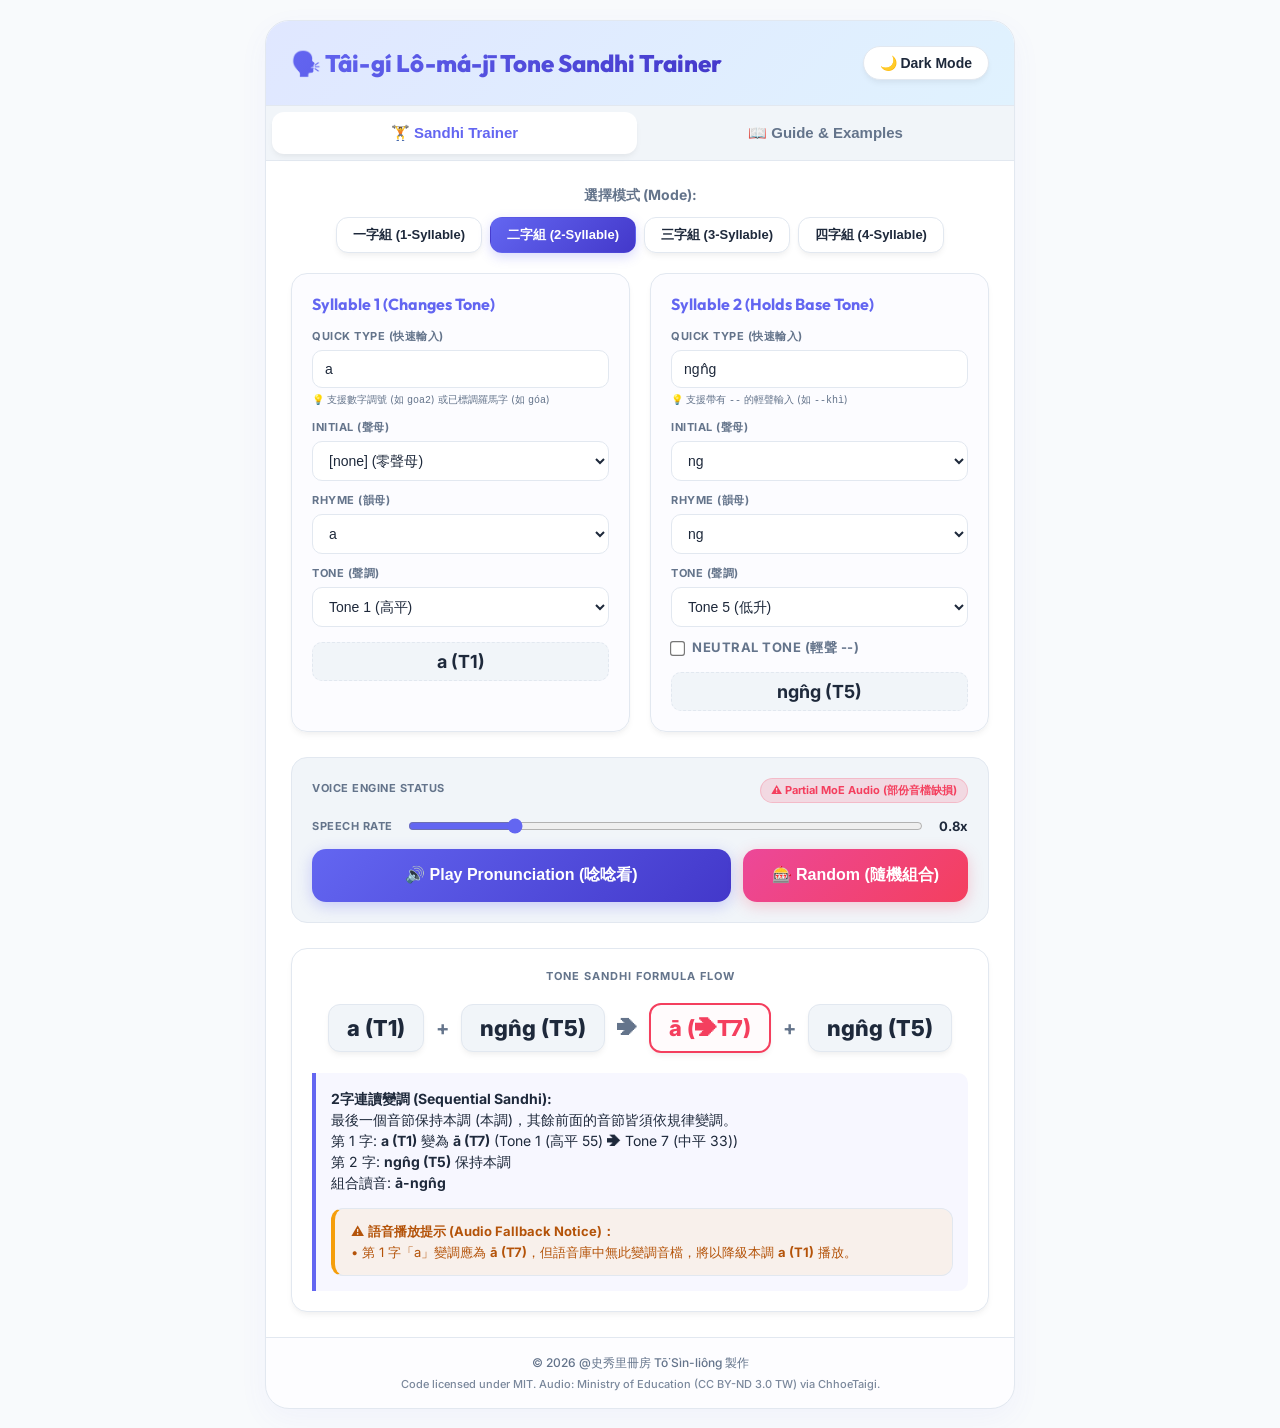
==== commit 74550a09: "Add .gitignore and embed license information in index.html" ====
--- a/index.html
+++ b/index.html
@@ -1,4 +1,12 @@
 <!DOCTYPE html>
+<!--
+  Taiwanese Lô-má-jī Tone Sandhi Trainer
+  Designed and engineered for @史秀里冊房 Tō͘ Sìn-liông 製作 2026
+
+  License:
+  - Code (HTML/CSS/JS): MIT License
+  - Audio files: Ministry of Education, Taiwan (CC BY-ND 3.0 TW)
+-->
 <html lang="zh-TW">
 <head>
     <meta charset="UTF-8">
@@ -1457,8 +1465,9 @@
                 </div>
             </div>
         </div>
-        <footer style="text-align: center; padding: 15px; font-size: 12px; color: var(--text-secondary); border-top: 1px solid var(--border-color); background: rgba(99,102,241,0.01); font-weight: 500;">
-            @史秀里冊房 Tō͘ Sìn-liông 製作 2026
+        <footer style="text-align: center; padding: 15px; font-size: 12px; color: var(--text-secondary); border-top: 1px solid var(--border-color); background: rgba(99,102,241,0.01); font-weight: 500; line-height: 1.6;">
+            <div>© 2026 @史秀里冊房 Tō͘ Sìn-liông 製作</div>
+            <div style="font-size: 11px; opacity: 0.85; margin-top: 4px;">Code licensed under MIT. Audio: Ministry of Education (CC BY-ND 3.0 TW) via ChhoeTaigi.</div>
         </footer>
     </div>
 
